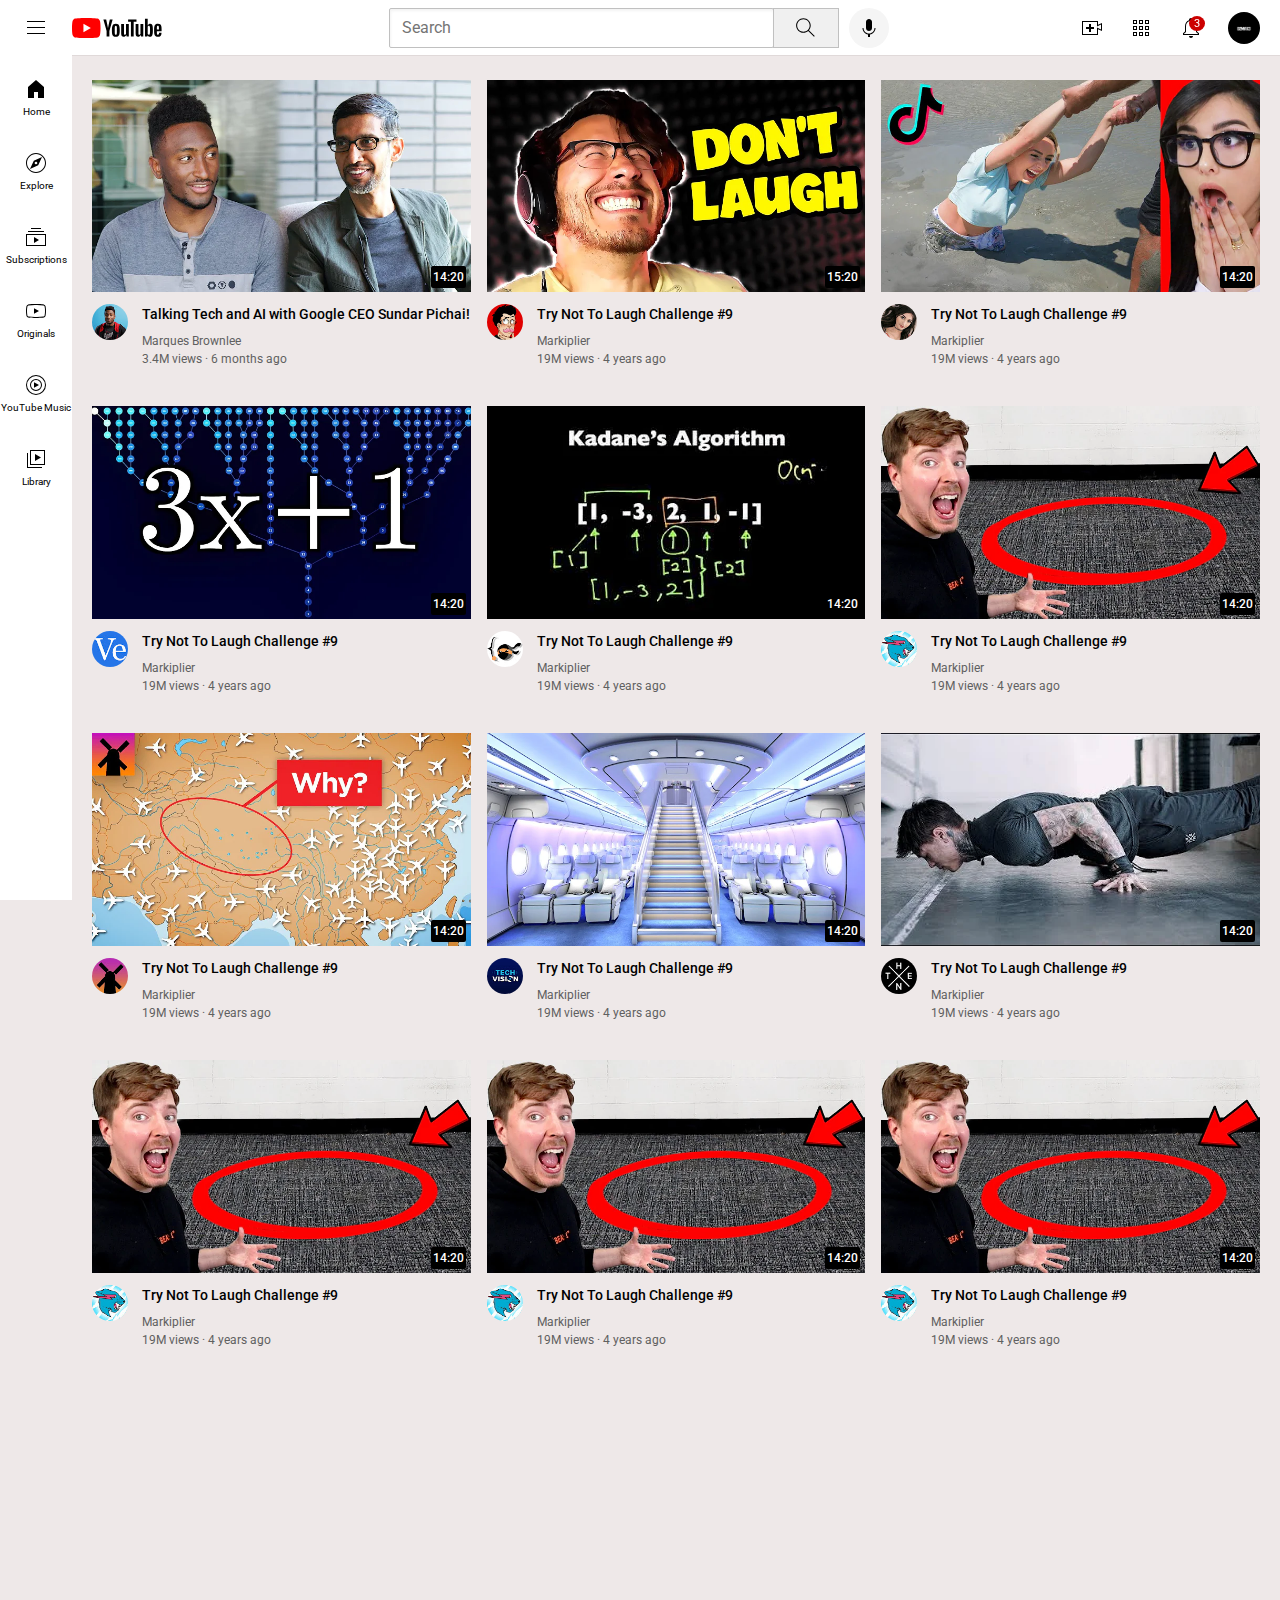
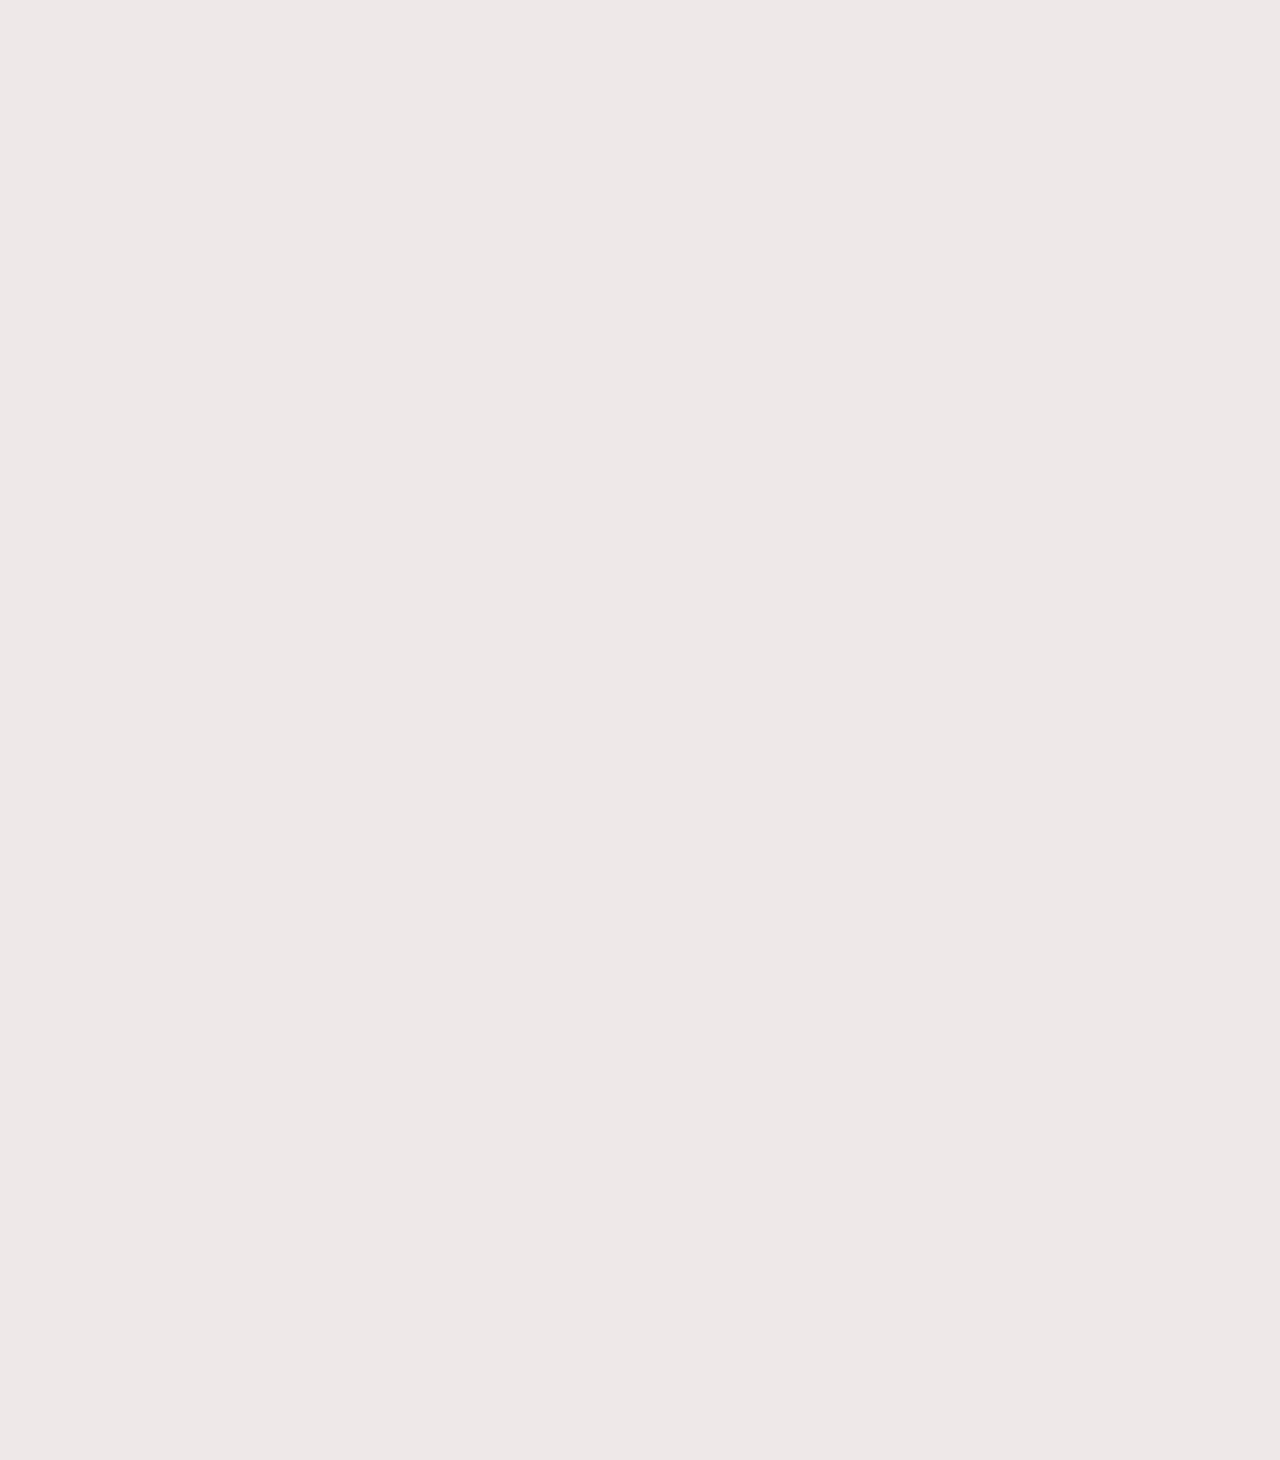
==== index.html @ b0daa0ee "changed main file name" ====
<!DOCTYPE html>
<html lang="en">
<head>
    <link rel="preconnect" href="https://fonts.googleapis.com">
    <link rel="preconnect" href="https://fonts.gstatic.com" crossorigin>
    <link href="https://fonts.googleapis.com/css2?family=Roboto:wght@400;500&display=swap" rel="stylesheet">
    <link rel="stylesheet" href="/styles/Styles.css">
    <link rel="stylesheet" href="/styles/sidebar.css">
    <link rel="stylesheet" href="/styles/header.css">
    <link rel="stylesheet" href="/styles/general.css">
    <title>Youtube Clone project</title>
    <meta charset="UTF-8">
    <meta http-equiv="X-UA-Compatible" content="IE=edge">
    <meta name="viewport" content="width=device-width, initial-scale=1.0">
</head>
<body>
    <div class="header">
        <div class="left-section">
            <img class="hamburger-menu"src="/images/icons/hamburger-menu.svg">
            <img class="yt-logo"src="/images/icons/youtube-logo.svg">
       </div>
       <div class="middle-section">
            <input class="search-bar" type="text" placeholder="Search">
            <button class="search-button">
                <img class="search-icon" src="/images/icons/search.svg">
                <div class="tooltip">Search</div>
            </button>
            <button class="voice-search-button">
                <img class="voice-search-icon" src="/images/icons/voice-search-icon.svg">
                <div class="tooltip">Search with your voice</div>
            </button>
        </div>
        <div class="right-section">
            <div class="upload-icon-container">
                <div class="tooltip">Create</div>
                <img class="upload" src="/images/icons/upload.svg">
            </div>
            <div class="youtube-apps-icon-container">
                <div class="tooltip">YouTube Apps</div>
                <img class="yt-apps"src="/images/icons/youtube-apps.svg">
            </div>
            
            <div class="notifications-icon-container">
                <div class="tooltip">Notificatons</div>
                <img class="notifications" src="/images/icons/notifications.svg">
                <div class="notifications-count">
                    3
                </div>
            </div>
            <img class="main-channel" src="/images/channel pictures/D2max3.webp">
        </div>
    <div class="sidebar">
        <div class="sidebar-link">
            <img class="home-icon"src="/images/icons/home.svg">
            <div>Home</div>
        </div>
        <div class="sidebar-link">
            <img class="explore-icon"src="/images/icons/explore.svg">
            <div>Explore</div>
        </div>
        <div class="sidebar-link">
            <img class="subscriptions-icon"src="/images/icons/subscriptions.svg">
            <div>Subscriptions</div>
        </div>
        <div class="sidebar-link">
            <img class="originals-icon"src="/images/icons/originals.svg">
            <div>Originals</div>
        </div>
        <div class="sidebar-link">
            <img class="yt-music-icon" src="/images/icons/youtube-music.svg">
            <div>YouTube Music</div>
        </div>
        <div class="sidebar-link">
            <img class="library-icon"src="/images/icons/library.svg">
            <div>Library</div>
        </div>
    </div>  
    </div>
    <div class="video-grid">
        <div class="video-preview">
            <div class="thumbnail-row">
                <img class="thumbnail" src="/images/thumbnails/thumbnail-1(mkbhd_sundar_pichai).webp">
                <div class="video-time">
                    14:20
                </div>
            </div>
            <div class="video-info-grid">
                <div class="channel-picture"> 
                    <img class="profile-picture" src="/images/channel pictures/channel-1.jpeg">
                </div>
                <div class="video-info">
                    <p class="video-title">Talking Tech and AI with Google CEO Sundar Pichai!</p>
                    <p class="video-author">Marques Brownlee</p>
                    <p class="video-stats">3.4M views &#183; 6 months ago</p>
                </div>    
            </div>     
        </div>
        <div class="video-preview">
            <div class="thumbnail-row">
                <img class="thumbnail" src="/images/thumbnails/thumbnail-2.webp">
                <div class="video-time">
                    15:20
                </div>
            </div> 
            <div class="video-info-grid">
                <div class="channel-picture"> 
                    <img class="profile-picture" src="/images/channel pictures/channel-2.jpeg">
                </div>
                <div class="video-info">
                    <p class="video-title">Try Not To Laugh Challenge #9</p>
                <p class="video-author">Markiplier</p>
                <p class="video-stats">19M views &#183; 4 years ago</p>
                </div>    
            </div> 
        </div>
        <div class="video-preview">
            <div class="thumbnail-row">
                <img class="thumbnail" src="/images/thumbnails/thumbnail-3.webp">
                <div class="video-time">
                    14:20
                </div>
            </div> 
            <div class="video-info-grid">
                <div class="channel-picture"> 
                    <img class="profile-picture" src="/images/channel pictures/channel-3.jpeg">
                </div>
                <div class="video-info">
                    <p class="video-title">Try Not To Laugh Challenge #9</p>
                <p class="video-author">Markiplier</p>
                <p class="video-stats">19M views &#183; 4 years ago</p>
                </div>    
            </div> 
        </div>
        <div class="video-preview">
            <div class="thumbnail-row">
                <img class="thumbnail" src="/images/thumbnails/thumbnail-4.webp">
                <div class="video-time">
                    14:20
                </div>
            </div> 
            <div class="video-info-grid">
                <div class="channel-picture"> 
                    <img class="profile-picture" src="/images/channel pictures/channel-4.jpeg">
                </div>
                <div class="video-info">
                    <p class="video-title">Try Not To Laugh Challenge #9</p>
                <p class="video-author">Markiplier</p>
                <p class="video-stats">19M views &#183; 4 years ago</p>
                </div>    
            </div> 
        </div>
        <div class="video-preview">
            <div class="thumbnail-row">
                <img class="thumbnail" src="/images/thumbnails/thumbnail-5.webp">
                <div class="video-time">
                    14:20
                </div>
            </div> 
            <div class="video-info-grid">
                <div class="channel-picture"> 
                    <img class="profile-picture" src="/images/channel pictures/channel-5.jpeg">
                </div>
                <div class="video-info">
                    <p class="video-title">Try Not To Laugh Challenge #9</p>
                <p class="video-author">Markiplier</p>
                <p class="video-stats">19M views &#183; 4 years ago</p>
                </div>    
            </div> 
        </div>
        <div class="video-preview">
            <div class="thumbnail-row">
                <img class="thumbnail" src="/images/thumbnails/thumbnail-6.webp">
                <div class="video-time">
                    14:20
                </div>
            </div> 
            <div class="video-info-grid">
                <div class="channel-picture"> 
                    <img class="profile-picture" src="/images/channel pictures/channel-6.jpeg">
                </div>
                <div class="video-info">
                    <p class="video-title">Try Not To Laugh Challenge #9</p>
                <p class="video-author">Markiplier</p>
                <p class="video-stats">19M views &#183; 4 years ago</p>
                </div>    
            </div> 
        </div>
        <div class="video-preview">
            <div class="thumbnail-row">
                <img class="thumbnail" src="/images/thumbnails/thumbnail-7.webp">
                <div class="video-time">
                    14:20
                </div>
            </div> 
            <div class="video-info-grid">
                <div class="channel-picture"> 
                    <img class="profile-picture" src="/images/channel pictures/channel-7.jpeg">
                </div>
                <div class="video-info">
                    <p class="video-title">Try Not To Laugh Challenge #9</p>
                <p class="video-author">Markiplier</p>
                <p class="video-stats">19M views &#183; 4 years ago</p>
                </div>    
            </div> 
        </div>
        <div class="video-preview">
            <div class="thumbnail-row">
                <img class="thumbnail" src="/images/thumbnails/thumbnail-8.webp">
                <div class="video-time">
                    14:20
                </div>
            </div> 
            <div class="video-info-grid">
                <div class="channel-picture"> 
                    <img class="profile-picture" src="/images/channel pictures/channel-8.jpeg">
                </div>
                <div class="video-info">
                    <p class="video-title">Try Not To Laugh Challenge #9</p>
                <p class="video-author">Markiplier</p>
                <p class="video-stats">19M views &#183; 4 years ago</p>
                </div>    
            </div> 
        </div>
        <div class="video-preview">
            <div class="thumbnail-row">
                <img class="thumbnail" src="/images/thumbnails/thumbnail-9.webp">
                <div class="video-time">
                    14:20
                </div>
            </div> 
            <div class="video-info-grid">
                <div class="channel-picture"> 
                    <img class="profile-picture" src="/images/channel pictures/channel-9.jpeg">
                </div>
                <div class="video-info">
                    <p class="video-title">Try Not To Laugh Challenge #9</p>
                <p class="video-author">Markiplier</p>
                <p class="video-stats">19M views &#183; 4 years ago</p>
                </div>    
            </div> 
        </div>
        <div class="video-preview">
            <div class="thumbnail-row">
                <img class="thumbnail" src="/images/thumbnails/thumbnail-6.webp">
                <div class="video-time">
                    14:20
                </div>
            </div> 
            <div class="video-info-grid">
                <div class="channel-picture"> 
                    <img class="profile-picture" src="/images/channel pictures/channel-6.jpeg">
                </div>
                <div class="video-info">
                    <p class="video-title">Try Not To Laugh Challenge #9</p>
                <p class="video-author">Markiplier</p>
                <p class="video-stats">19M views &#183; 4 years ago</p>
                </div>    
            </div> 
        </div>
        <div class="video-preview">
            <div class="thumbnail-row">
                <img class="thumbnail" src="/images/thumbnails/thumbnail-6.webp">
                <div class="video-time">
                    14:20
                </div>
            </div> 
            <div class="video-info-grid">
                <div class="channel-picture"> 
                    <img class="profile-picture" src="/images/channel pictures/channel-6.jpeg">
                </div>
                <div class="video-info">
                    <p class="video-title">Try Not To Laugh Challenge #9</p>
                <p class="video-author">Markiplier</p>
                <p class="video-stats">19M views &#183; 4 years ago</p>
                </div>    
            </div> 
        </div>
        <div class="video-preview">
            <div class="thumbnail-row">
                <img class="thumbnail" src="/images/thumbnails/thumbnail-6.webp">
                <div class="video-time">
                    14:20
                </div>
            </div> 
            <div class="video-info-grid">
                <div class="channel-picture"> 
                    <img class="profile-picture" src="/images/channel pictures/channel-6.jpeg">
                </div>
                <div class="video-info">
                    <p class="video-title">Try Not To Laugh Challenge #9</p>
                <p class="video-author">Markiplier</p>
                <p class="video-stats">19M views &#183; 4 years ago</p>
                </div>    
            </div> 
        </div>
</div>
</body>
</html>
---- styles/Styles.css ----
.video-grid{
    display: grid;
    grid-template-columns: 1fr 1fr 1fr;
    column-gap: 16px;   
    row-gap: 40px;
    padding: 20px;
}

@media (max-width: 800px) {
    .video-grid{
        grid-template-columns: 1fr 1fr;
    }
    
}

@media (min-width: 1300px) {
    .video-grid{
        grid-template-columns: 1fr 1fr 1fr 1fr;
    }
    
}
.thumbnail-row{
    margin-bottom: 8px;
    position: relative;
} 

.thumbnail{
    width: 100%;
}


.video-info-grid{
    display: grid;
    grid-template-columns: 50px 1fr ;
}

.video-title{
    font-size: 14px;
    margin-top: 0;   
    font-weight: 500;
    line-height:20px;
    margin-bottom: 10px;
}

.video-author{
    font-size: 12px;
    color:rgb(96,96,96);
    margin-bottom: 4px;
}

.video-stats{
    font-size: 12px;
    color:rgb(96,96,96);
}

.profile-picture{
    width:36px;
    border-radius: 50px ;
}

.video-time{
    background-color: black;
    color:white;
    position: absolute ;
    right:5px;
    bottom:8px;
    font-family: Roboto,sans-serif;
    font-size: 12px;
    font-weight: 500;
    padding-left: 2px;
    padding-right: 2px;
    padding-top: 4px;
    padding-bottom: 4px;
    border-radius: 2px;
}

.notifications-icon-container{
    position: relative;
}

.notifications-count{
    position: absolute;
    top:0px;
    right:-2px;
    font-size: 11px;
    font-family: Roboto, sans-serif;
    background-color: #cc0000;
    border-radius: 50%;
    color:white;
    padding-left: 5px;
    padding-right: 5px;
    padding-top: 1px;
    padding-bottom: 1px;
}
---- styles/sidebar.css ----
.sidebar{
    position: fixed;
    top:55px;
    left:0;
    bottom: 0;
    width:72px;
    background-color: white;
    padding-top: 5px;
    z-index: 200;
}

.sidebar-link{
    height: 74px;
    display: flex;
    align-items: center;
    justify-content: center;
    flex-direction: column;
}

.sidebar-link:hover{
    background-color: rgb(233, 233, 233);
    cursor: pointer;
}

.sidebar-link img{
    height: 24px;
    margin-bottom: 5px;
}

.sidebar-link div{
    font-family: Roboto, sans-serif;
    font-size: 10px;
    
}
---- styles/header.css ----
.header{
    height:55px;
    display: flex;
    flex-direction: row;
    justify-content: space-between;
    position: fixed;
    top: 0;
    left: 0;
    right: 0;
    background-color: white;
    border : solid;
    border-top: none;
    border-left: none;
    border-right: none;
    border-bottom-color: rgb(224, 217, 217);
    border-width: 1px;
    z-index: 100;
}

.left-section{
    display: flex;
    align-items: center;
}

.middle-section{
    flex:1;
    margin-left: 70px;
    margin-right: 35px;
    max-width: 500px;
    display: flex;
    align-items: center;
}

.right-section{
    width:180px;
    display: flex;
    align-items: center;
    justify-content: space-between;
    margin-right: 20px;
    flex-shrink: 0;
}

.hamburger-menu{
    height: 24px;
    margin-left: 24px;
    margin-right: 24px;
}

.yt-logo{
    height: 20px;

}

.search-bar{
    flex:1;
    height: 36px;
    padding-left: 12px;
    font-size: 16px;
    border-width: 1px; 
    border-style: solid;
    border-color: rgb(192, 192, 192);
    border-radius: 2px;
    box-shadow: inset 1px 2px 3px 
    rgba(0,0,0,0.05);
    width:0;

}

.search-bar::placeholder{
    font-family: Roboto, sans-serif;
    font-size: 16px;
       
}

.search-button{
    height: 40px;
    width: 66px;
    background-color: rgb(240, 240, 240);
    border-width: 1px;
    border-style: solid; 
    border-color: rgb(192, 192, 192);
    margin-left: -1px;
    margin-right: 10px;
    position: relative;
}

.search-button,.voice-search-button,.upload-icon-container,.youtube-apps-icon-container,
.notifications-icon-container{
    display: flex;
    justify-content: center;
    align-items: center;
    position: relative;
}

.search-button .tooltip,.voice-search-button .tooltip,.upload-icon-container .tooltip,
.youtube-apps-icon-container .tooltip,.notifications-icon-container .tooltip{
    position: absolute;
    background-color: grey;
    color: white;
    padding-top: 4px;
    padding-bottom: 4px;
    padding-left: 8px;
    padding-right: 8px;
    border-radius: 4px;
    font-size: 12px;
    font-family: Roboto,sans-serif;
    bottom: -30px;
    opacity: 0;
    transition: opacity 0.15s;
    pointer-events: none;
    white-space: nowrap;
}

.search-button:hover .tooltip,.voice-search-button:hover .tooltip,
.upload-icon-container:hover .tooltip,
.youtube-apps-icon-container:hover .tooltip,.notifications-icon-container:hover .tooltip{
    opacity: 1;
}

.search-button:hover,.voice-search-button:hover ,
.upload-icon-container:hover ,
.youtube-apps-icon-container:hover ,.notifications-icon-container:hover {
    cursor: pointer;
}

.search-icon{
    height: 25px;
    
}
 
.voice-search-button{
    height: 40px;
    width: 40px;
    border-radius: 20px;
    background-color:rgb(245, 245, 245);
    border: none;
    position: relative;
}
 

.voice-search-icon{
    height: 24px;
}

.upload,.notifications,.yt-apps{
    height: 24px;
}

.main-channel{
    height: 32px;
    border-radius: 23px;
}
---- styles/general.css ----
p{
    font-family: 'Roboto', sans-serif;
    margin-top:0;
    margin-bottom: 0;
}

body{
    margin:0;
    padding-top: 60px;
    padding-left: 72px;
    height: 3000px;
    background-color: rgb(238, 232, 232);
}
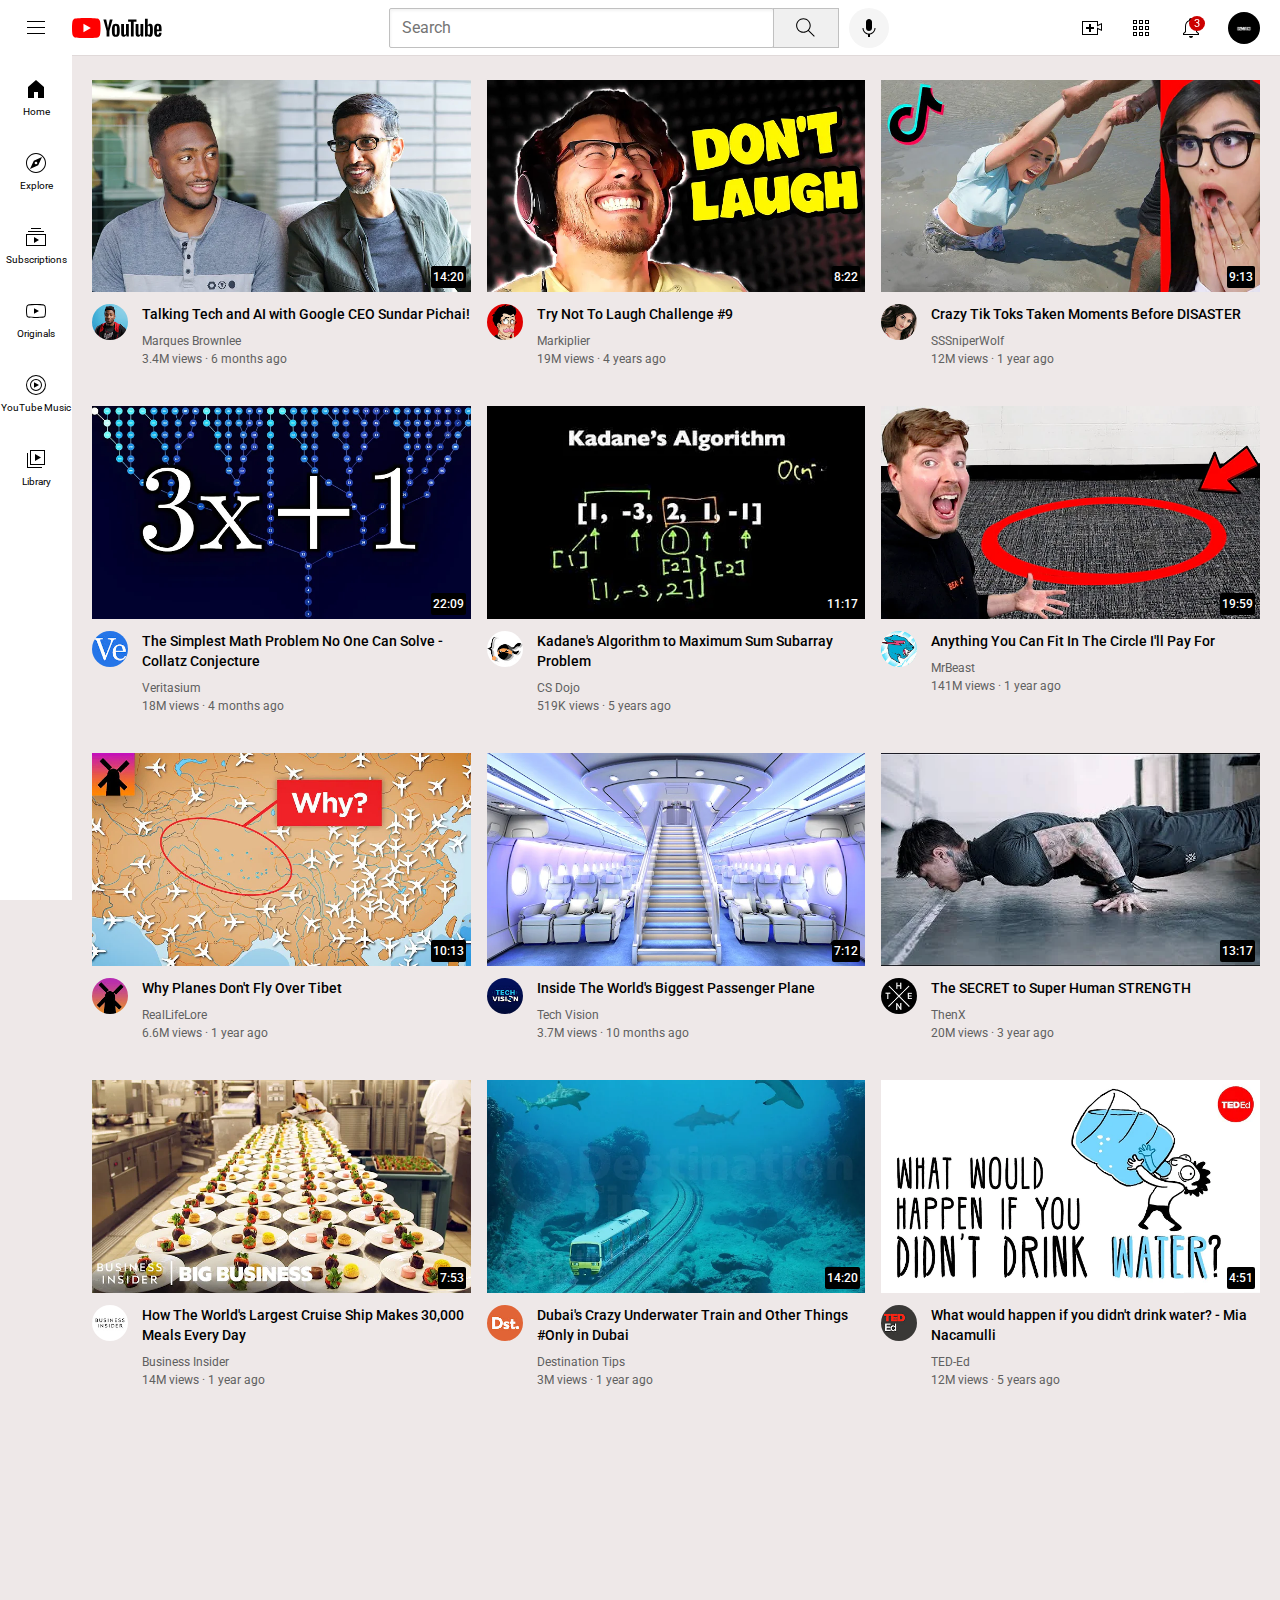
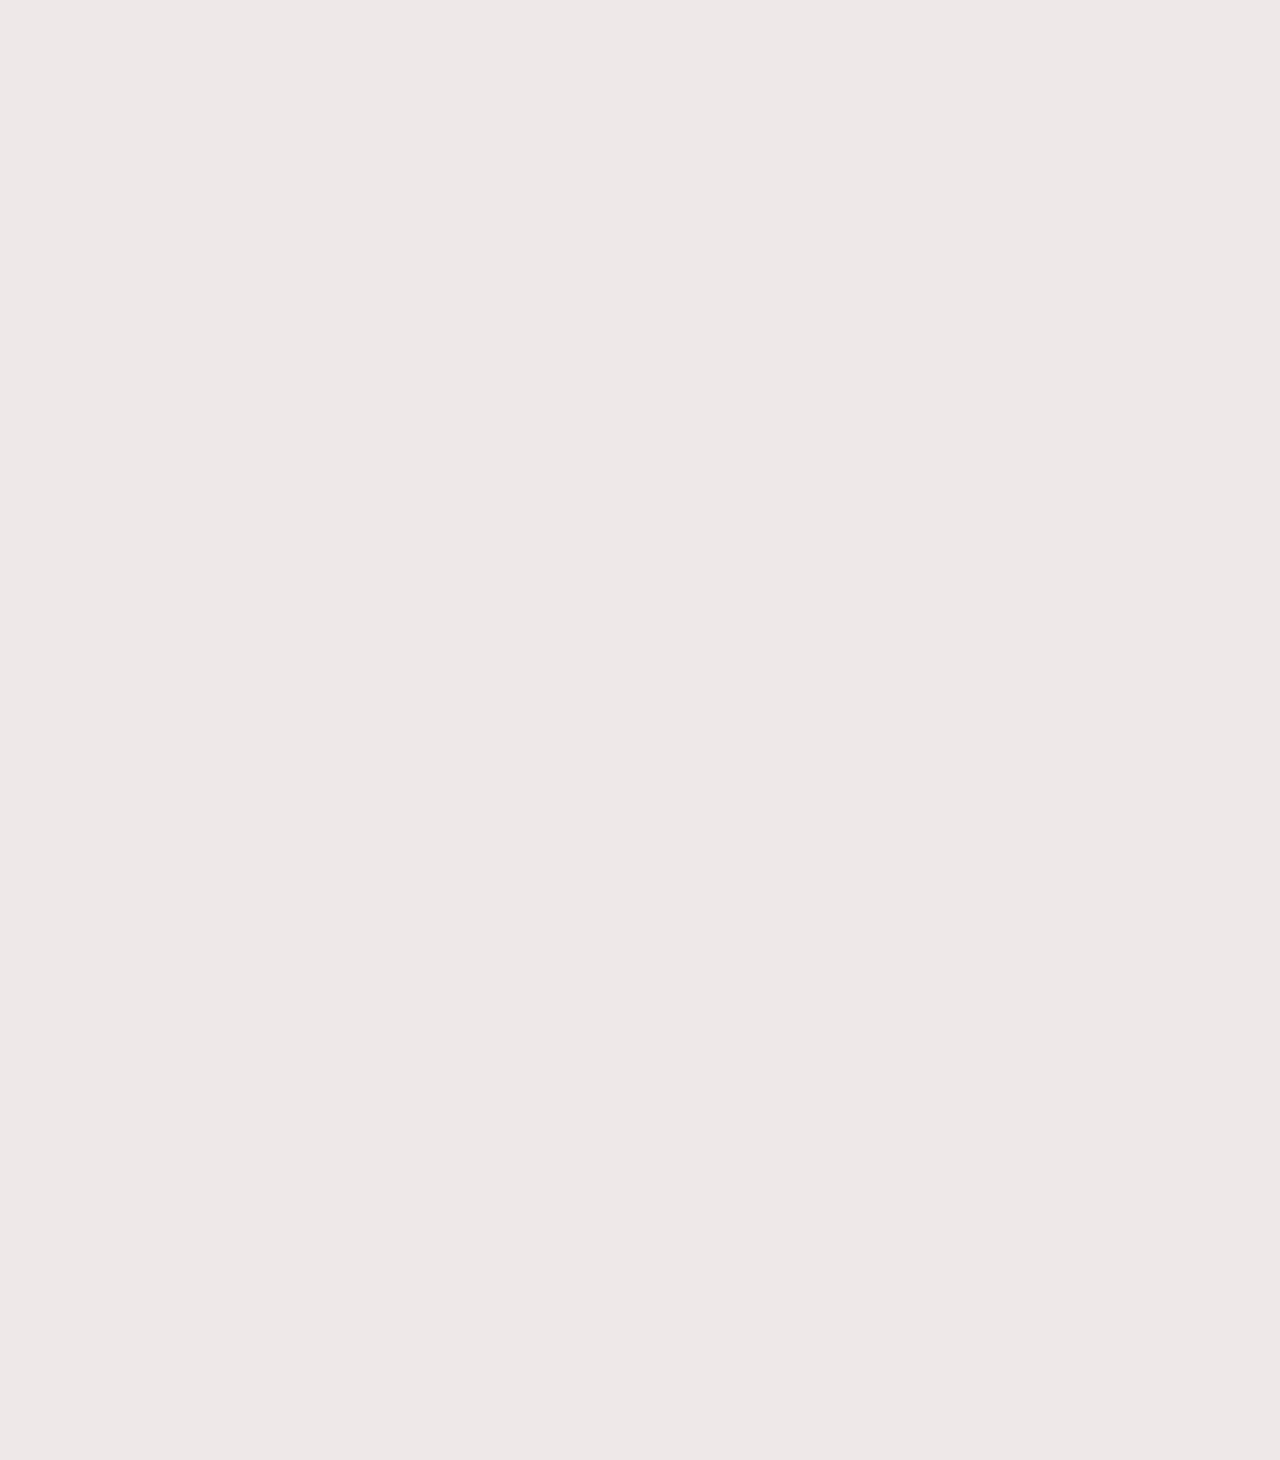
==== commit 68af090f: "finished all the grid videos" ====
--- a/index.html
+++ b/index.html
@@ -4,10 +4,10 @@
     <link rel="preconnect" href="https://fonts.googleapis.com">
     <link rel="preconnect" href="https://fonts.gstatic.com" crossorigin>
     <link href="https://fonts.googleapis.com/css2?family=Roboto:wght@400;500&display=swap" rel="stylesheet">
-    <link rel="stylesheet" href="/styles/Styles.css">
-    <link rel="stylesheet" href="/styles/sidebar.css">
-    <link rel="stylesheet" href="/styles/header.css">
-    <link rel="stylesheet" href="/styles/general.css">
+    <link rel="stylesheet" href="styles/Styles.css">
+    <link rel="stylesheet" href="styles/sidebar.css">
+    <link rel="stylesheet" href="styles/header.css">
+    <link rel="stylesheet" href="styles/general.css">
     <title>Youtube Clone project</title>
     <meta charset="UTF-8">
     <meta http-equiv="X-UA-Compatible" content="IE=edge">
@@ -16,77 +16,77 @@
 <body>
     <div class="header">
         <div class="left-section">
-            <img class="hamburger-menu"src="/images/icons/hamburger-menu.svg">
-            <img class="yt-logo"src="/images/icons/youtube-logo.svg">
+            <img class="hamburger-menu"src="images/icons/hamburger-menu.svg">
+            <img class="yt-logo"src="images/icons/youtube-logo.svg">
        </div>
        <div class="middle-section">
             <input class="search-bar" type="text" placeholder="Search">
             <button class="search-button">
-                <img class="search-icon" src="/images/icons/search.svg">
+                <img class="search-icon" src="images/icons/search.svg">
                 <div class="tooltip">Search</div>
             </button>
             <button class="voice-search-button">
-                <img class="voice-search-icon" src="/images/icons/voice-search-icon.svg">
+                <img class="voice-search-icon" src="images/icons/voice-search-icon.svg">
                 <div class="tooltip">Search with your voice</div>
             </button>
         </div>
         <div class="right-section">
             <div class="upload-icon-container">
                 <div class="tooltip">Create</div>
-                <img class="upload" src="/images/icons/upload.svg">
+                <img class="upload" src="images/icons/upload.svg">
             </div>
             <div class="youtube-apps-icon-container">
                 <div class="tooltip">YouTube Apps</div>
-                <img class="yt-apps"src="/images/icons/youtube-apps.svg">
+                <img class="yt-apps"src="images/icons/youtube-apps.svg">
             </div>
             
             <div class="notifications-icon-container">
                 <div class="tooltip">Notificatons</div>
-                <img class="notifications" src="/images/icons/notifications.svg">
+                <img class="notifications" src="images/icons/notifications.svg">
                 <div class="notifications-count">
                     3
                 </div>
             </div>
-            <img class="main-channel" src="/images/channel pictures/D2max3.webp">
-        </div>
+            <img class="main-channel" src="images/channel pictures/D2max3.webp">
+        </div>  
+    </div>
     <div class="sidebar">
         <div class="sidebar-link">
-            <img class="home-icon"src="/images/icons/home.svg">
+            <img class="home-icon"src="images/icons/home.svg">
             <div>Home</div>
         </div>
         <div class="sidebar-link">
-            <img class="explore-icon"src="/images/icons/explore.svg">
+            <img class="explore-icon"src="images/icons/explore.svg">
             <div>Explore</div>
         </div>
         <div class="sidebar-link">
-            <img class="subscriptions-icon"src="/images/icons/subscriptions.svg">
+            <img class="subscriptions-icon"src="images/icons/subscriptions.svg">
             <div>Subscriptions</div>
         </div>
         <div class="sidebar-link">
-            <img class="originals-icon"src="/images/icons/originals.svg">
+            <img class="originals-icon"src="images/icons/originals.svg">
             <div>Originals</div>
         </div>
         <div class="sidebar-link">
-            <img class="yt-music-icon" src="/images/icons/youtube-music.svg">
+            <img class="yt-music-icon" src="images/icons/youtube-music.svg">
             <div>YouTube Music</div>
         </div>
         <div class="sidebar-link">
-            <img class="library-icon"src="/images/icons/library.svg">
+            <img class="library-icon"src="images/icons/library.svg">
             <div>Library</div>
         </div>
-    </div>  
     </div>
     <div class="video-grid">
         <div class="video-preview">
             <div class="thumbnail-row">
-                <img class="thumbnail" src="/images/thumbnails/thumbnail-1(mkbhd_sundar_pichai).webp">
+                <img class="thumbnail" src="images/thumbnails/thumbnail-1(mkbhd_sundar_pichai).webp">
                 <div class="video-time">
                     14:20
                 </div>
             </div>
             <div class="video-info-grid">
                 <div class="channel-picture"> 
-                    <img class="profile-picture" src="/images/channel pictures/channel-1.jpeg">
+                    <img class="profile-picture" src="images/channel pictures/channel-1.jpeg">
                 </div>
                 <div class="video-info">
                     <p class="video-title">Talking Tech and AI with Google CEO Sundar Pichai!</p>
@@ -97,17 +97,17 @@
         </div>
         <div class="video-preview">
             <div class="thumbnail-row">
-                <img class="thumbnail" src="/images/thumbnails/thumbnail-2.webp">
-                <div class="video-time">
-                    15:20
-                </div>
-            </div> 
-            <div class="video-info-grid">
-                <div class="channel-picture"> 
-                    <img class="profile-picture" src="/images/channel pictures/channel-2.jpeg">
-                </div>
-                <div class="video-info">
-                    <p class="video-title">Try Not To Laugh Challenge #9</p>
+                <img class="thumbnail" src="images/thumbnails/thumbnail-2.webp">
+                <div class="video-time">
+                    8:22
+                </div>
+            </div> 
+            <div class="video-info-grid">
+                <div class="channel-picture"> 
+                    <img class="profile-picture" src="images/channel pictures/channel-2.jpeg">
+                </div>
+                <div class="video-info">
+                    <p class="video-title">Try Not To Laugh Challenge &#35;9</p>
                 <p class="video-author">Markiplier</p>
                 <p class="video-stats">19M views &#183; 4 years ago</p>
                 </div>    
@@ -115,184 +115,184 @@
         </div>
         <div class="video-preview">
             <div class="thumbnail-row">
-                <img class="thumbnail" src="/images/thumbnails/thumbnail-3.webp">
+                <img class="thumbnail" src="images/thumbnails/thumbnail-3.webp">
+                <div class="video-time">
+                    9:13
+                </div>
+            </div> 
+            <div class="video-info-grid">
+                <div class="channel-picture"> 
+                    <img class="profile-picture" src="images/channel pictures/channel-3.jpeg">
+                </div>
+                <div class="video-info">
+                    <p class="video-title">Crazy Tik Toks Taken Moments Before DISASTER</p>
+                <p class="video-author">SSSniperWolf</p>
+                <p class="video-stats">12M views &#183; 1 year ago</p>
+                </div>    
+            </div> 
+        </div>
+        <div class="video-preview">
+            <div class="thumbnail-row">
+                <img class="thumbnail" src="images/thumbnails/thumbnail-4.webp">
+                <div class="video-time">
+                    22:09
+                </div>
+            </div> 
+            <div class="video-info-grid">
+                <div class="channel-picture"> 
+                    <img class="profile-picture" src="images/channel pictures/channel-4.jpeg">
+                </div>
+                <div class="video-info">
+                    <p class="video-title">The Simplest Math Problem No One Can Solve &#8208; Collatz Conjecture</p>
+                <p class="video-author">Veritasium</p>
+                <p class="video-stats">18M views &#183; 4 months ago</p>
+                </div>    
+            </div> 
+        </div>
+        <div class="video-preview">
+            <div class="thumbnail-row">
+                <img class="thumbnail" src="images/thumbnails/thumbnail-5.webp">
+                <div class="video-time">
+                    11:17
+                </div>
+            </div> 
+            <div class="video-info-grid">
+                <div class="channel-picture"> 
+                    <img class="profile-picture" src="images/channel pictures/channel-5.jpeg">
+                </div>
+                <div class="video-info">
+                    <p class="video-title">Kadane's Algorithm to Maximum Sum Subarray Problem</p>
+                <p class="video-author">CS Dojo</p>
+                <p class="video-stats">519K views &#183; 5 years ago</p>
+                </div>    
+            </div> 
+        </div>
+        <div class="video-preview">
+            <div class="thumbnail-row">
+                <img class="thumbnail" src="images/thumbnails/thumbnail-6.webp">
+                <div class="video-time">
+                    19:59
+                </div>
+            </div> 
+            <div class="video-info-grid">
+                <div class="channel-picture"> 
+                    <img class="profile-picture" src="images/channel pictures/channel-6.jpeg">
+                </div>
+                <div class="video-info">
+                    <p class="video-title">Anything You Can Fit In The Circle I&#39;ll Pay For</p>
+                <p class="video-author">MrBeast</p>
+                <p class="video-stats">141M views &#183; 1 year ago</p>
+                </div>    
+            </div> 
+        </div>
+        <div class="video-preview">
+            <div class="thumbnail-row">
+                <img class="thumbnail" src="images/thumbnails/thumbnail-7.webp">
+                <div class="video-time">
+                    10:13
+                </div>
+            </div> 
+            <div class="video-info-grid">
+                <div class="channel-picture"> 
+                    <img class="profile-picture" src="images/channel pictures/channel-7.jpeg">
+                </div>
+                <div class="video-info">
+                    <p class="video-title">Why Planes Don't Fly Over Tibet</p>
+                <p class="video-author">RealLifeLore</p>
+                <p class="video-stats">6.6M views &#183; 1 year ago</p>
+                </div>    
+            </div> 
+        </div>
+        <div class="video-preview">
+            <div class="thumbnail-row">
+                <img class="thumbnail" src="images/thumbnails/thumbnail-8.webp">
+                <div class="video-time">
+                    7:12
+                </div>
+            </div> 
+            <div class="video-info-grid">
+                <div class="channel-picture"> 
+                    <img class="profile-picture" src="images/channel pictures/channel-8.jpeg">
+                </div>
+                <div class="video-info">
+                    <p class="video-title">Inside The World's Biggest Passenger Plane</p>
+                <p class="video-author">Tech Vision</p>
+                <p class="video-stats">3.7M views &#183; 10 months ago</p>
+                </div>    
+            </div> 
+        </div>
+        <div class="video-preview">
+            <div class="thumbnail-row">
+                <img class="thumbnail" src="images/thumbnails/thumbnail-9.webp">
+                <div class="video-time">
+                    13:17
+                </div>
+            </div> 
+            <div class="video-info-grid">
+                <div class="channel-picture"> 
+                    <img class="profile-picture" src="images/channel pictures/channel-9.jpeg">
+                </div>
+                <div class="video-info">
+                    <p class="video-title">The SECRET to Super Human STRENGTH</p>
+                <p class="video-author">ThenX</p>
+                <p class="video-stats">20M views &#183; 3 year ago</p>
+                </div>    
+            </div> 
+        </div>
+        <div class="video-preview">
+            <div class="thumbnail-row">
+                <img class="thumbnail" src="images/thumbnails/thumbnail-10.webp">
+                <div class="video-time">
+                    7:53
+                </div>
+            </div> 
+            <div class="video-info-grid">
+                <div class="channel-picture"> 
+                    <img class="profile-picture" src="images/channel pictures/channel-10.jpeg">
+                </div>
+                <div class="video-info">
+                    <p class="video-title">How The World's Largest Cruise Ship Makes 30,000 Meals Every Day</p>
+                <p class="video-author">Business Insider</p>
+                <p class="video-stats">14M views &#183; 1 year ago</p>
+                </div>    
+            </div> 
+        </div>
+        <div class="video-preview">
+            <div class="thumbnail-row">
+                <img class="thumbnail" src="images/thumbnails/thumbnail-11.webp">
                 <div class="video-time">
                     14:20
                 </div>
             </div> 
             <div class="video-info-grid">
                 <div class="channel-picture"> 
-                    <img class="profile-picture" src="/images/channel pictures/channel-3.jpeg">
-                </div>
-                <div class="video-info">
-                    <p class="video-title">Try Not To Laugh Challenge #9</p>
-                <p class="video-author">Markiplier</p>
-                <p class="video-stats">19M views &#183; 4 years ago</p>
-                </div>    
-            </div> 
-        </div>
-        <div class="video-preview">
-            <div class="thumbnail-row">
-                <img class="thumbnail" src="/images/thumbnails/thumbnail-4.webp">
-                <div class="video-time">
-                    14:20
-                </div>
-            </div> 
-            <div class="video-info-grid">
-                <div class="channel-picture"> 
-                    <img class="profile-picture" src="/images/channel pictures/channel-4.jpeg">
-                </div>
-                <div class="video-info">
-                    <p class="video-title">Try Not To Laugh Challenge #9</p>
-                <p class="video-author">Markiplier</p>
-                <p class="video-stats">19M views &#183; 4 years ago</p>
-                </div>    
-            </div> 
-        </div>
-        <div class="video-preview">
-            <div class="thumbnail-row">
-                <img class="thumbnail" src="/images/thumbnails/thumbnail-5.webp">
-                <div class="video-time">
-                    14:20
-                </div>
-            </div> 
-            <div class="video-info-grid">
-                <div class="channel-picture"> 
-                    <img class="profile-picture" src="/images/channel pictures/channel-5.jpeg">
-                </div>
-                <div class="video-info">
-                    <p class="video-title">Try Not To Laugh Challenge #9</p>
-                <p class="video-author">Markiplier</p>
-                <p class="video-stats">19M views &#183; 4 years ago</p>
-                </div>    
-            </div> 
-        </div>
-        <div class="video-preview">
-            <div class="thumbnail-row">
-                <img class="thumbnail" src="/images/thumbnails/thumbnail-6.webp">
-                <div class="video-time">
-                    14:20
-                </div>
-            </div> 
-            <div class="video-info-grid">
-                <div class="channel-picture"> 
-                    <img class="profile-picture" src="/images/channel pictures/channel-6.jpeg">
-                </div>
-                <div class="video-info">
-                    <p class="video-title">Try Not To Laugh Challenge #9</p>
-                <p class="video-author">Markiplier</p>
-                <p class="video-stats">19M views &#183; 4 years ago</p>
-                </div>    
-            </div> 
-        </div>
-        <div class="video-preview">
-            <div class="thumbnail-row">
-                <img class="thumbnail" src="/images/thumbnails/thumbnail-7.webp">
-                <div class="video-time">
-                    14:20
-                </div>
-            </div> 
-            <div class="video-info-grid">
-                <div class="channel-picture"> 
-                    <img class="profile-picture" src="/images/channel pictures/channel-7.jpeg">
-                </div>
-                <div class="video-info">
-                    <p class="video-title">Try Not To Laugh Challenge #9</p>
-                <p class="video-author">Markiplier</p>
-                <p class="video-stats">19M views &#183; 4 years ago</p>
-                </div>    
-            </div> 
-        </div>
-        <div class="video-preview">
-            <div class="thumbnail-row">
-                <img class="thumbnail" src="/images/thumbnails/thumbnail-8.webp">
-                <div class="video-time">
-                    14:20
-                </div>
-            </div> 
-            <div class="video-info-grid">
-                <div class="channel-picture"> 
-                    <img class="profile-picture" src="/images/channel pictures/channel-8.jpeg">
-                </div>
-                <div class="video-info">
-                    <p class="video-title">Try Not To Laugh Challenge #9</p>
-                <p class="video-author">Markiplier</p>
-                <p class="video-stats">19M views &#183; 4 years ago</p>
-                </div>    
-            </div> 
-        </div>
-        <div class="video-preview">
-            <div class="thumbnail-row">
-                <img class="thumbnail" src="/images/thumbnails/thumbnail-9.webp">
-                <div class="video-time">
-                    14:20
-                </div>
-            </div> 
-            <div class="video-info-grid">
-                <div class="channel-picture"> 
-                    <img class="profile-picture" src="/images/channel pictures/channel-9.jpeg">
-                </div>
-                <div class="video-info">
-                    <p class="video-title">Try Not To Laugh Challenge #9</p>
-                <p class="video-author">Markiplier</p>
-                <p class="video-stats">19M views &#183; 4 years ago</p>
-                </div>    
-            </div> 
-        </div>
-        <div class="video-preview">
-            <div class="thumbnail-row">
-                <img class="thumbnail" src="/images/thumbnails/thumbnail-6.webp">
-                <div class="video-time">
-                    14:20
-                </div>
-            </div> 
-            <div class="video-info-grid">
-                <div class="channel-picture"> 
-                    <img class="profile-picture" src="/images/channel pictures/channel-6.jpeg">
-                </div>
-                <div class="video-info">
-                    <p class="video-title">Try Not To Laugh Challenge #9</p>
-                <p class="video-author">Markiplier</p>
-                <p class="video-stats">19M views &#183; 4 years ago</p>
-                </div>    
-            </div> 
-        </div>
-        <div class="video-preview">
-            <div class="thumbnail-row">
-                <img class="thumbnail" src="/images/thumbnails/thumbnail-6.webp">
-                <div class="video-time">
-                    14:20
-                </div>
-            </div> 
-            <div class="video-info-grid">
-                <div class="channel-picture"> 
-                    <img class="profile-picture" src="/images/channel pictures/channel-6.jpeg">
-                </div>
-                <div class="video-info">
-                    <p class="video-title">Try Not To Laugh Challenge #9</p>
-                <p class="video-author">Markiplier</p>
-                <p class="video-stats">19M views &#183; 4 years ago</p>
-                </div>    
-            </div> 
-        </div>
-        <div class="video-preview">
-            <div class="thumbnail-row">
-                <img class="thumbnail" src="/images/thumbnails/thumbnail-6.webp">
-                <div class="video-time">
-                    14:20
-                </div>
-            </div> 
-            <div class="video-info-grid">
-                <div class="channel-picture"> 
-                    <img class="profile-picture" src="/images/channel pictures/channel-6.jpeg">
-                </div>
-                <div class="video-info">
-                    <p class="video-title">Try Not To Laugh Challenge #9</p>
-                <p class="video-author">Markiplier</p>
-                <p class="video-stats">19M views &#183; 4 years ago</p>
-                </div>    
-            </div> 
-        </div>
-</div>
+                    <img class="profile-picture" src="images/channel pictures/channel-11.jpeg">
+                </div>
+                <div class="video-info">
+                    <p class="video-title">Dubai's Crazy Underwater Train and Other Things #Only in Dubai</p>
+                <p class="video-author">Destination Tips</p>
+                <p class="video-stats">3M views &#183;  1 year ago</p>
+                </div>    
+            </div> 
+        </div>
+        <div class="video-preview">
+            <div class="thumbnail-row">
+                <img class="thumbnail" src="images/thumbnails/thumbnail-12.webp">
+                <div class="video-time">
+                    4:51
+                </div>
+            </div> 
+            <div class="video-info-grid">
+                <div class="channel-picture"> 
+                    <img class="profile-picture" src="images/channel pictures/channel-12.jpeg">
+                </div>
+                <div class="video-info">
+                    <p class="video-title">What would happen if you didn&#39;t drink water? - Mia Nacamulli</p>
+                <p class="video-author">TED-Ed</p>
+                <p class="video-stats">12M views &#183; 5 years ago</p>
+                </div>    
+            </div> 
+        </div>
+    </div>
 </body>
 </html>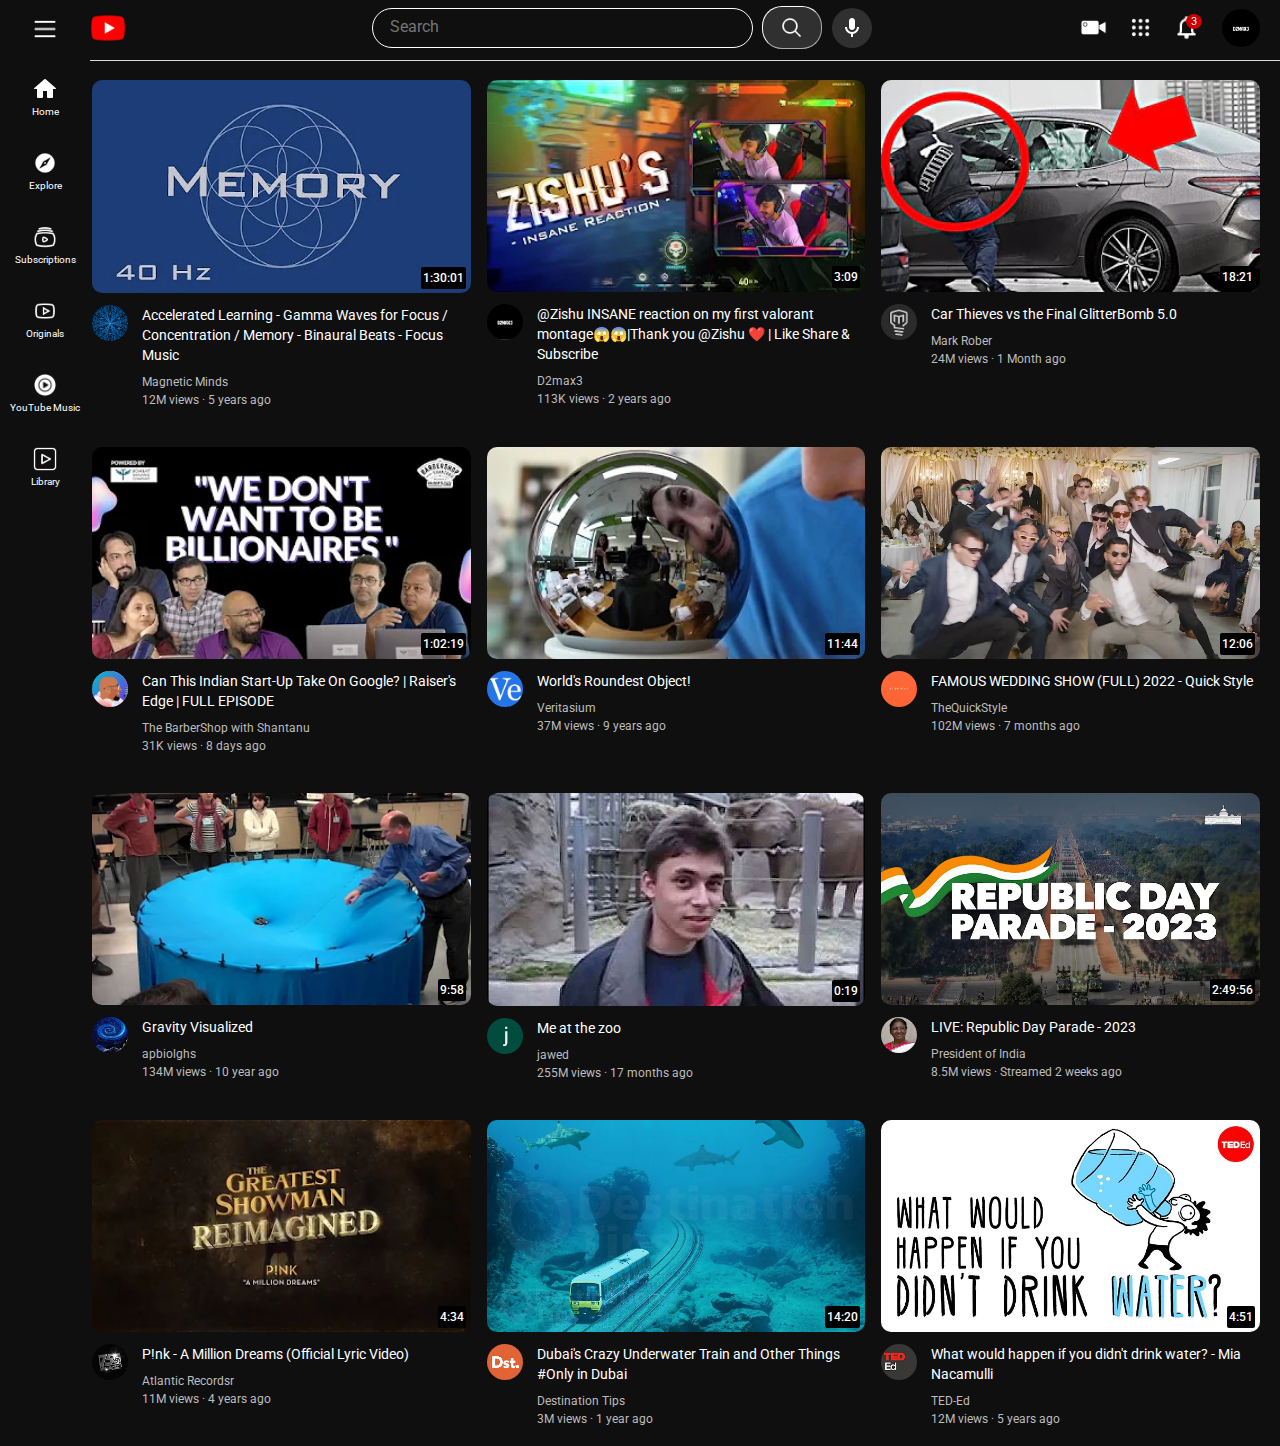
==== commit eacf4783: "changed theme to dark" ====
--- a/index.html
+++ b/index.html
@@ -8,7 +8,7 @@
     <link rel="stylesheet" href="styles/sidebar.css">
     <link rel="stylesheet" href="styles/header.css">
     <link rel="stylesheet" href="styles/general.css">
-    <title>Youtube Clone project</title>
+    <title>Deekshith's Youtube Clone</title>
     <meta charset="UTF-8">
     <meta http-equiv="X-UA-Compatible" content="IE=edge">
     <meta name="viewport" content="width=device-width, initial-scale=1.0">
@@ -16,33 +16,33 @@
 <body>
     <div class="header">
         <div class="left-section">
-            <img class="hamburger-menu"src="images/icons/hamburger-menu.svg">
-            <img class="yt-logo"src="images/icons/youtube-logo.svg">
+            <img class="hamburger-menu"src="images/icons/hamburger-menu-icon.png">
+            <img class="yt-logo"src="images/icons/youtube-logo-icon.png">
        </div>
        <div class="middle-section">
             <input class="search-bar" type="text" placeholder="Search">
             <button class="search-button">
-                <img class="search-icon" src="images/icons/search.svg">
+                <img class="search-icon" src="images/icons/search-icon.png">
                 <div class="tooltip">Search</div>
             </button>
             <button class="voice-search-button">
-                <img class="voice-search-icon" src="images/icons/voice-search-icon.svg">
+                <img class="voice-search-icon" src="images/icons/voice-search-icon.png">
                 <div class="tooltip">Search with your voice</div>
             </button>
         </div>
         <div class="right-section">
             <div class="upload-icon-container">
                 <div class="tooltip">Create</div>
-                <img class="upload" src="images/icons/upload.svg">
+                <img class="upload" src="images/icons/upload-icon.png">
             </div>
             <div class="youtube-apps-icon-container">
                 <div class="tooltip">YouTube Apps</div>
-                <img class="yt-apps"src="images/icons/youtube-apps.svg">
+                <img class="yt-apps"src="images/icons/youtube-apps-icon.png">
             </div>
             
             <div class="notifications-icon-container">
                 <div class="tooltip">Notificatons</div>
-                <img class="notifications" src="images/icons/notifications.svg">
+                <img class="notifications" src="images/icons/notifications-icon.png">
                 <div class="notifications-count">
                     3
                 </div>
@@ -52,28 +52,28 @@
     </div>
     <div class="sidebar">
         <div class="sidebar-link">
-            <img class="home-icon"src="images/icons/home.svg">
-            <div>Home</div>
-        </div>
-        <div class="sidebar-link">
-            <img class="explore-icon"src="images/icons/explore.svg">
-            <div>Explore</div>
-        </div>
-        <div class="sidebar-link">
-            <img class="subscriptions-icon"src="images/icons/subscriptions.svg">
-            <div>Subscriptions</div>
-        </div>
-        <div class="sidebar-link">
-            <img class="originals-icon"src="images/icons/originals.svg">
-            <div>Originals</div>
-        </div>
-        <div class="sidebar-link">
-            <img class="yt-music-icon" src="images/icons/youtube-music.svg">
-            <div>YouTube Music</div>
-        </div>
-        <div class="sidebar-link">
-            <img class="library-icon"src="images/icons/library.svg">
-            <div>Library</div>
+            <img class="home-icon"src="images\icons\home-icon.png">
+            <div class="sidebar-icon-name" >Home</div>
+        </div>
+        <div class="sidebar-link">
+            <img class="explore-icon"src="images/icons/explore-icon.png">
+            <div class="sidebar-icon-name">Explore</div>
+        </div>
+        <div class="sidebar-link">
+            <img class="subscriptions-icon"src="images/icons/subscriptions-icon.png">
+            <div class="sidebar-icon-name">Subscriptions</div>
+        </div>
+        <div class="sidebar-link">
+            <img class="originals-icon"src="images/icons/originals-icon.png">
+            <div class="sidebar-icon-name">Originals</div>
+        </div>
+        <div class="sidebar-link">
+            <img class="yt-music-icon" src="images/icons/youtube-music-icon.png">
+            <div class="sidebar-icon-name">YouTube Music</div>
+        </div>
+        <div class="sidebar-link">
+            <img class="library-icon"src="images/icons/library-icon.png">
+            <div class="sidebar-icon-name">Library</div>
         </div>
     </div>
     <div class="video-grid">
@@ -81,7 +81,7 @@
             <div class="thumbnail-row">
                 <img class="thumbnail" src="images/thumbnails/thumbnail-1(mkbhd_sundar_pichai).webp">
                 <div class="video-time">
-                    14:20
+                    1:30:01
                 </div>
             </div>
             <div class="video-info-grid">
@@ -89,9 +89,9 @@
                     <img class="profile-picture" src="images/channel pictures/channel-1.jpeg">
                 </div>
                 <div class="video-info">
-                    <p class="video-title">Talking Tech and AI with Google CEO Sundar Pichai!</p>
-                    <p class="video-author">Marques Brownlee</p>
-                    <p class="video-stats">3.4M views &#183; 6 months ago</p>
+                    <p class="video-title">Accelerated Learning - Gamma Waves for Focus / Concentration / Memory - Binaural Beats - Focus Music</p>
+                    <p class="video-author">Magnetic Minds</p>
+                    <p class="video-stats">12M views &#183; 5 years ago</p>
                 </div>    
             </div>     
         </div>
@@ -99,7 +99,7 @@
             <div class="thumbnail-row">
                 <img class="thumbnail" src="images/thumbnails/thumbnail-2.webp">
                 <div class="video-time">
-                    8:22
+                    3:09
                 </div>
             </div> 
             <div class="video-info-grid">
@@ -107,9 +107,9 @@
                     <img class="profile-picture" src="images/channel pictures/channel-2.jpeg">
                 </div>
                 <div class="video-info">
-                    <p class="video-title">Try Not To Laugh Challenge &#35;9</p>
-                <p class="video-author">Markiplier</p>
-                <p class="video-stats">19M views &#183; 4 years ago</p>
+                    <p class="video-title">@Zishu INSANE reaction on my first valorant montage😱😱|Thank you @Zishu ❤️ | Like Share & Subscribe</p>
+                <p class="video-author">D2max3</p>
+                <p class="video-stats">113K views &#183; 2 years ago</p>
                 </div>    
             </div> 
         </div>
@@ -117,7 +117,7 @@
             <div class="thumbnail-row">
                 <img class="thumbnail" src="images/thumbnails/thumbnail-3.webp">
                 <div class="video-time">
-                    9:13
+                    18:21
                 </div>
             </div> 
             <div class="video-info-grid">
@@ -125,9 +125,9 @@
                     <img class="profile-picture" src="images/channel pictures/channel-3.jpeg">
                 </div>
                 <div class="video-info">
-                    <p class="video-title">Crazy Tik Toks Taken Moments Before DISASTER</p>
-                <p class="video-author">SSSniperWolf</p>
-                <p class="video-stats">12M views &#183; 1 year ago</p>
+                    <p class="video-title">Car Thieves vs the Final GlitterBomb 5.0</p>
+                <p class="video-author">Mark Rober</p>
+                <p class="video-stats">24M views &#183; 1 Month ago</p>
                 </div>    
             </div> 
         </div>
@@ -135,7 +135,7 @@
             <div class="thumbnail-row">
                 <img class="thumbnail" src="images/thumbnails/thumbnail-4.webp">
                 <div class="video-time">
-                    22:09
+                    1:02:19
                 </div>
             </div> 
             <div class="video-info-grid">
@@ -143,27 +143,27 @@
                     <img class="profile-picture" src="images/channel pictures/channel-4.jpeg">
                 </div>
                 <div class="video-info">
-                    <p class="video-title">The Simplest Math Problem No One Can Solve &#8208; Collatz Conjecture</p>
+                    <p class="video-title">Can This Indian Start-Up Take On Google? | Raiser's Edge | FULL EPISODE</p>
+                <p class="video-author">The BarberShop with Shantanu</p>
+                <p class="video-stats">31K views &#183; 8 days ago</p>
+                </div>    
+            </div> 
+        </div>
+        <div class="video-preview">
+            <div class="thumbnail-row">
+                <img class="thumbnail" src="images/thumbnails/thumbnail-5.webp">
+                <div class="video-time">
+                    11:44
+                </div>
+            </div> 
+            <div class="video-info-grid">
+                <div class="channel-picture"> 
+                    <img class="profile-picture" src="images/channel pictures/channel-5.jpeg">
+                </div>
+                <div class="video-info">
+                    <p class="video-title">World's Roundest Object!</p>
                 <p class="video-author">Veritasium</p>
-                <p class="video-stats">18M views &#183; 4 months ago</p>
-                </div>    
-            </div> 
-        </div>
-        <div class="video-preview">
-            <div class="thumbnail-row">
-                <img class="thumbnail" src="images/thumbnails/thumbnail-5.webp">
-                <div class="video-time">
-                    11:17
-                </div>
-            </div> 
-            <div class="video-info-grid">
-                <div class="channel-picture"> 
-                    <img class="profile-picture" src="images/channel pictures/channel-5.jpeg">
-                </div>
-                <div class="video-info">
-                    <p class="video-title">Kadane's Algorithm to Maximum Sum Subarray Problem</p>
-                <p class="video-author">CS Dojo</p>
-                <p class="video-stats">519K views &#183; 5 years ago</p>
+                <p class="video-stats">37M views &#183; 9 years ago</p>
                 </div>    
             </div> 
         </div>
@@ -171,7 +171,7 @@
             <div class="thumbnail-row">
                 <img class="thumbnail" src="images/thumbnails/thumbnail-6.webp">
                 <div class="video-time">
-                    19:59
+                    12:06
                 </div>
             </div> 
             <div class="video-info-grid">
@@ -179,9 +179,9 @@
                     <img class="profile-picture" src="images/channel pictures/channel-6.jpeg">
                 </div>
                 <div class="video-info">
-                    <p class="video-title">Anything You Can Fit In The Circle I&#39;ll Pay For</p>
-                <p class="video-author">MrBeast</p>
-                <p class="video-stats">141M views &#183; 1 year ago</p>
+                    <p class="video-title">FAMOUS WEDDING SHOW (FULL) 2022 - Quick Style</p>
+                <p class="video-author">TheQuickStyle</p>
+                <p class="video-stats">102M views &#183; 7 months ago</p>
                 </div>    
             </div> 
         </div>
@@ -189,7 +189,7 @@
             <div class="thumbnail-row">
                 <img class="thumbnail" src="images/thumbnails/thumbnail-7.webp">
                 <div class="video-time">
-                    10:13
+                    9:58
                 </div>
             </div> 
             <div class="video-info-grid">
@@ -197,9 +197,9 @@
                     <img class="profile-picture" src="images/channel pictures/channel-7.jpeg">
                 </div>
                 <div class="video-info">
-                    <p class="video-title">Why Planes Don't Fly Over Tibet</p>
-                <p class="video-author">RealLifeLore</p>
-                <p class="video-stats">6.6M views &#183; 1 year ago</p>
+                    <p class="video-title">Gravity Visualized</p>
+                <p class="video-author">apbiolghs</p>
+                <p class="video-stats">134M views &#183; 10 year ago</p>
                 </div>    
             </div> 
         </div>
@@ -207,7 +207,7 @@
             <div class="thumbnail-row">
                 <img class="thumbnail" src="images/thumbnails/thumbnail-8.webp">
                 <div class="video-time">
-                    7:12
+                    0:19
                 </div>
             </div> 
             <div class="video-info-grid">
@@ -215,9 +215,9 @@
                     <img class="profile-picture" src="images/channel pictures/channel-8.jpeg">
                 </div>
                 <div class="video-info">
-                    <p class="video-title">Inside The World's Biggest Passenger Plane</p>
-                <p class="video-author">Tech Vision</p>
-                <p class="video-stats">3.7M views &#183; 10 months ago</p>
+                    <p class="video-title">Me at the zoo</p>
+                <p class="video-author">jawed</p>
+                <p class="video-stats">255M views &#183; 17 months ago</p>
                 </div>    
             </div> 
         </div>
@@ -225,7 +225,7 @@
             <div class="thumbnail-row">
                 <img class="thumbnail" src="images/thumbnails/thumbnail-9.webp">
                 <div class="video-time">
-                    13:17
+                    2:49:56
                 </div>
             </div> 
             <div class="video-info-grid">
@@ -233,9 +233,9 @@
                     <img class="profile-picture" src="images/channel pictures/channel-9.jpeg">
                 </div>
                 <div class="video-info">
-                    <p class="video-title">The SECRET to Super Human STRENGTH</p>
-                <p class="video-author">ThenX</p>
-                <p class="video-stats">20M views &#183; 3 year ago</p>
+                    <p class="video-title">LIVE: Republic Day Parade - 2023</p>
+                <p class="video-author">President of India</p>
+                <p class="video-stats">8.5M views &#183; Streamed 2 weeks ago</p>
                 </div>    
             </div> 
         </div>
@@ -243,7 +243,7 @@
             <div class="thumbnail-row">
                 <img class="thumbnail" src="images/thumbnails/thumbnail-10.webp">
                 <div class="video-time">
-                    7:53
+                    4:34
                 </div>
             </div> 
             <div class="video-info-grid">
@@ -251,9 +251,9 @@
                     <img class="profile-picture" src="images/channel pictures/channel-10.jpeg">
                 </div>
                 <div class="video-info">
-                    <p class="video-title">How The World's Largest Cruise Ship Makes 30,000 Meals Every Day</p>
-                <p class="video-author">Business Insider</p>
-                <p class="video-stats">14M views &#183; 1 year ago</p>
+                    <p class="video-title">P!nk - A Million Dreams (Official Lyric Video)</p>
+                <p class="video-author">Atlantic Recordsr</p>
+                <p class="video-stats">11M views &#183; 4 years ago</p>
                 </div>    
             </div> 
         </div>
--- a/styles/Styles.css
+++ b/styles/Styles.css
@@ -26,6 +26,7 @@
 
 .thumbnail{
     width: 100%;
+    border-radius: 10px;
 }
 
 
@@ -37,20 +38,21 @@
 .video-title{
     font-size: 14px;
     margin-top: 0;   
-    font-weight: 500;
+    font-weight: 400;
     line-height:20px;
     margin-bottom: 10px;
 }
 
 .video-author{
     font-size: 12px;
-    color:rgb(96,96,96);
+    color:rgb(189, 189, 189);
     margin-bottom: 4px;
+    font-weight: 400;
 }
 
 .video-stats{
     font-size: 12px;
-    color:rgb(96,96,96);
+    color:rgb(189, 189, 189);
 }
 
 .profile-picture{
--- a/styles/sidebar.css
+++ b/styles/sidebar.css
@@ -3,8 +3,8 @@
     top:55px;
     left:0;
     bottom: 0;
-    width:72px;
-    background-color: white;
+    width:90px;
+    background-color: rgb(15,15,15);
     padding-top: 5px;
     z-index: 200;
 }
@@ -14,12 +14,14 @@
     display: flex;
     align-items: center;
     justify-content: center;
-    flex-direction: column;
+    flex-direction: column; 
+    transition: opacity 4s;
 }
 
 .sidebar-link:hover{
-    background-color: rgb(233, 233, 233);
+    background-color: rgb(43, 43, 43);
     cursor: pointer;
+    border-radius: 10px;
 }
 
 .sidebar-link img{
@@ -31,4 +33,9 @@
     font-family: Roboto, sans-serif;
     font-size: 10px;
     
+}
+
+.sidebar-icon-name{
+    color: white;
+    font-size: 100%;
 }--- a/styles/header.css
+++ b/styles/header.css
@@ -7,7 +7,7 @@
     top: 0;
     left: 0;
     right: 0;
-    background-color: white;
+    background-color:rgb(15,15,15);
     border : solid;
     border-top: none;
     border-left: none;
@@ -15,6 +15,7 @@
     border-bottom-color: rgb(224, 217, 217);
     border-width: 1px;
     z-index: 100;
+    padding-bottom: 5px;
 }
 
 .left-section{
@@ -42,47 +43,49 @@
 
 .hamburger-menu{
     height: 24px;
-    margin-left: 24px;
-    margin-right: 24px;
+    padding-top: 3px;
+    margin-left: 33px;
+    margin-right: 31px;
 }
 
 .yt-logo{
-    height: 20px;
-
+    height: 40px;
 }
 
 .search-bar{
     flex:1;
     height: 36px;
     padding-left: 12px;
-    font-size: 16px;
     border-width: 1px; 
     border-style: solid;
-    border-color: rgb(192, 192, 192);
-    border-radius: 2px;
-    box-shadow: inset 1px 2px 3px 
-    rgba(0,0,0,0.05);
-    width:0;
-
+    border-color: white;
+    border-radius: 20px;
+    background-color: rgb(15,15,15);
+    margin-right: 10px;
 }
 
 .search-bar::placeholder{
     font-family: Roboto, sans-serif;
     font-size: 16px;
-       
+    padding-left: 5px;
 }
 
 .search-button{
-    height: 40px;
-    width: 66px;
-    background-color: rgb(240, 240, 240);
+    height: 43px;
+    width: 60px;
+    background-color: rgb(48,48,48);
+    border-color: white;
     border-width: 1px;
-    border-style: solid; 
-    border-color: rgb(192, 192, 192);
+    border-radius: 20px;
     margin-left: -1px;
     margin-right: 10px;
     position: relative;
 }
+
+.search-icon{
+    height: 23px;
+}
+ 
 
 .search-button,.voice-search-button,.upload-icon-container,.youtube-apps-icon-container,
 .notifications-icon-container{
@@ -95,7 +98,7 @@
 .search-button .tooltip,.voice-search-button .tooltip,.upload-icon-container .tooltip,
 .youtube-apps-icon-container .tooltip,.notifications-icon-container .tooltip{
     position: absolute;
-    background-color: grey;
+    background-color: rgb(73, 73, 73);
     color: white;
     padding-top: 4px;
     padding-bottom: 4px;
@@ -106,7 +109,7 @@
     font-family: Roboto,sans-serif;
     bottom: -30px;
     opacity: 0;
-    transition: opacity 0.15s;
+    transition: opacity 0.3s;
     pointer-events: none;
     white-space: nowrap;
 }
@@ -123,31 +126,32 @@
     cursor: pointer;
 }
 
-.search-icon{
-    height: 25px;
-    
-}
- 
 .voice-search-button{
     height: 40px;
     width: 40px;
     border-radius: 20px;
-    background-color:rgb(245, 245, 245);
+    background-color:rgb(48,48,48);
     border: none;
     position: relative;
 }
- 
 
 .voice-search-icon{
     height: 24px;
 }
 
-.upload,.notifications,.yt-apps{
-    height: 24px;
+.upload,.notifications{
+    height: 27px;
+}
+
+.yt-apps{
+    height: 23px;
 }
 
 .main-channel{
-    height: 32px;
+    height: 38px;
     border-radius: 23px;
 }
 
+.main-channel:hover{
+    cursor: pointer;
+}
--- a/styles/general.css
+++ b/styles/general.css
@@ -2,12 +2,14 @@
     font-family: 'Roboto', sans-serif;
     margin-top:0;
     margin-bottom: 0;
+    color: white;
+    font-weight: 400;
 }
 
 body{
     margin:0;
     padding-top: 60px;
     padding-left: 72px;
-    height: 3000px;
-    background-color: rgb(238, 232, 232);
-}+    height: 1000px;
+    background-color: rgb(15,15,15);
+}
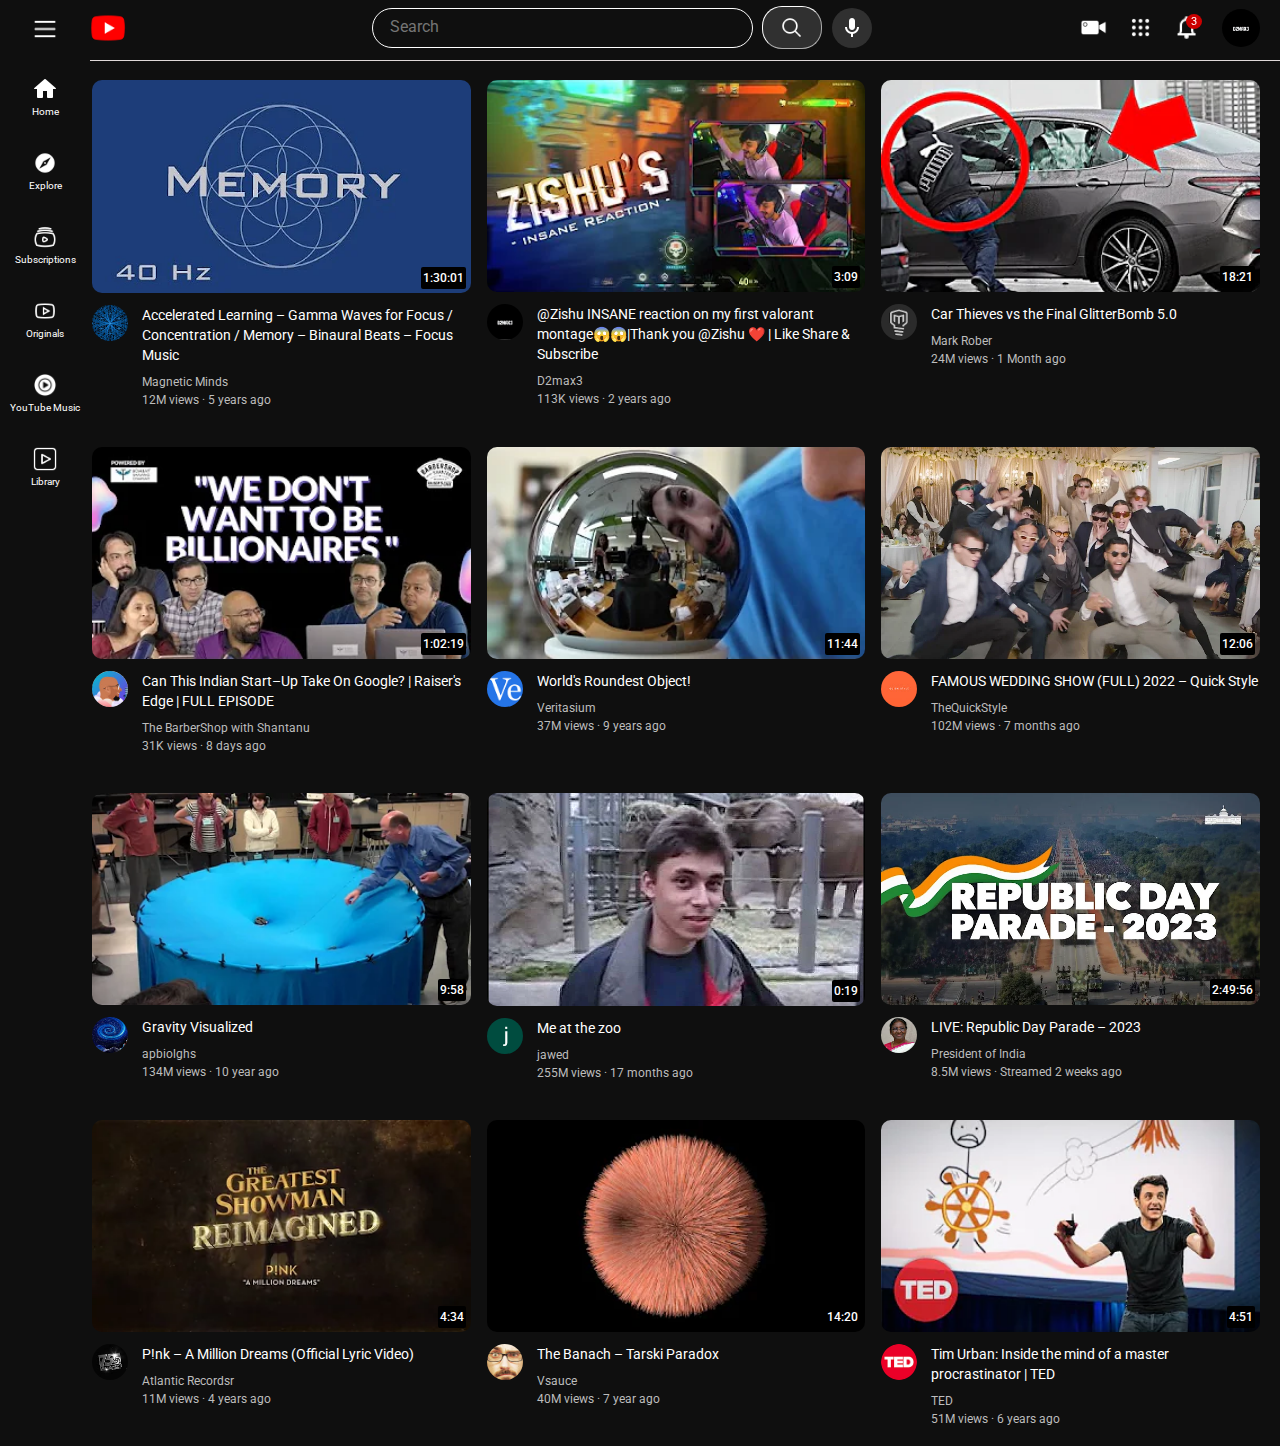
==== commit cc56f18d: "added all the appropriate links(video and channel)" ====
--- a/index.html
+++ b/index.html
@@ -79,17 +79,23 @@
     <div class="video-grid">
         <div class="video-preview">
             <div class="thumbnail-row">
-                <img class="thumbnail" src="images/thumbnails/thumbnail-1(mkbhd_sundar_pichai).webp">
+                <a href="https://www.youtube.com/watch?v=vLEek3I3wac">
+                    <img class="thumbnail" src="images/thumbnails/thumbnail-1.webp">
+                </a>
                 <div class="video-time">
                     1:30:01
                 </div>
             </div>
             <div class="video-info-grid">
                 <div class="channel-picture"> 
-                    <img class="profile-picture" src="images/channel pictures/channel-1.jpeg">
-                </div>
-                <div class="video-info">
-                    <p class="video-title">Accelerated Learning - Gamma Waves for Focus / Concentration / Memory - Binaural Beats - Focus Music</p>
+                    <a href="https://www.youtube.com/@magnetic_minds">
+                        <img class="profile-picture" src="images/channel pictures/channel-1.jpeg"> 
+                    </a>                                                                                       
+                </div>
+                <div class="video-info">
+                    <a href="https://www.youtube.com/watch?v=vLEek3I3wac">
+                        <p class="video-title">Accelerated Learning &#8211; Gamma Waves for Focus / Concentration / Memory &#8211; Binaural Beats &#8211; Focus Music</p>
+                    </a>
                     <p class="video-author">Magnetic Minds</p>
                     <p class="video-stats">12M views &#183; 5 years ago</p>
                 </div>    
@@ -97,199 +103,265 @@
         </div>
         <div class="video-preview">
             <div class="thumbnail-row">
-                <img class="thumbnail" src="images/thumbnails/thumbnail-2.webp">
+                <a href="https://www.youtube.com/watch?v=jI7tSjOPKx8">
+                    <img class="thumbnail" src="images/thumbnails/thumbnail-2.webp">
+                </a>
                 <div class="video-time">
                     3:09
                 </div>
             </div> 
             <div class="video-info-grid">
-                <div class="channel-picture"> 
-                    <img class="profile-picture" src="images/channel pictures/channel-2.jpeg">
-                </div>
-                <div class="video-info">
-                    <p class="video-title">@Zishu INSANE reaction on my first valorant montage😱😱|Thank you @Zishu ❤️ | Like Share & Subscribe</p>
-                <p class="video-author">D2max3</p>
-                <p class="video-stats">113K views &#183; 2 years ago</p>
-                </div>    
-            </div> 
-        </div>
-        <div class="video-preview">
-            <div class="thumbnail-row">
-                <img class="thumbnail" src="images/thumbnails/thumbnail-3.webp">
+                <div class="channel-picture">
+                    <a href=" https://www.youtube.com/@d2max325">
+                        <img class="profile-picture" src="images/channel pictures/channel-2.jpeg">
+                    </a>                
+                </div>
+                <div class="video-info">
+                    <a href="https://www.youtube.com/watch?v=jI7tSjOPKx8">
+                        <p class="video-title">@Zishu INSANE reaction on my first valorant montage😱😱|Thank you @Zishu ❤️ | Like Share & Subscribe</p>
+                    </a>
+                    <p class="video-author">D2max3</p>
+                    <p class="video-stats">113K views &#183; 2 years ago</p>
+                </div>    
+            </div> 
+        </div>
+        <div class="video-preview">
+            <div class="thumbnail-row">
+                <a href="https://www.youtube.com/watch?v=iWeu2dxHRDg">
+                    <img class="thumbnail" src="images/thumbnails/thumbnail-3.webp">
+                </a>
                 <div class="video-time">
                     18:21
                 </div>
             </div> 
             <div class="video-info-grid">
-                <div class="channel-picture"> 
-                    <img class="profile-picture" src="images/channel pictures/channel-3.jpeg">
-                </div>
-                <div class="video-info">
-                    <p class="video-title">Car Thieves vs the Final GlitterBomb 5.0</p>
-                <p class="video-author">Mark Rober</p>
-                <p class="video-stats">24M views &#183; 1 Month ago</p>
-                </div>    
-            </div> 
-        </div>
-        <div class="video-preview">
-            <div class="thumbnail-row">
-                <img class="thumbnail" src="images/thumbnails/thumbnail-4.webp">
+                <div class="channel-picture">
+                    <a href="https://www.youtube.com/@MarkRober">
+                        <img class="profile-picture" src="images/channel pictures/channel-3.jpeg">
+                    </a>     
+                </div>
+                <div class="video-info">
+                    <a href="https://www.youtube.com/watch?v=iWeu2dxHRDg">
+                        <p class="video-title">Car Thieves vs the Final GlitterBomb 5.0</p>
+                    </a>
+                    <p class="video-author">Mark Rober</p>
+                    <p class="video-stats">24M views &#183; 1 Month ago</p>
+                </div>    
+            </div> 
+        </div>
+        <div class="video-preview">
+            <div class="thumbnail-row">
+                <a href="https://www.youtube.com/watch?v=7ka9jrX-M5U">
+                    <img class="thumbnail" src="images/thumbnails/thumbnail-4.webp">
+                </a>
                 <div class="video-time">
                     1:02:19
                 </div>
             </div> 
             <div class="video-info-grid">
-                <div class="channel-picture"> 
-                    <img class="profile-picture" src="images/channel pictures/channel-4.jpeg">
-                </div>
-                <div class="video-info">
-                    <p class="video-title">Can This Indian Start-Up Take On Google? | Raiser's Edge | FULL EPISODE</p>
-                <p class="video-author">The BarberShop with Shantanu</p>
-                <p class="video-stats">31K views &#183; 8 days ago</p>
-                </div>    
-            </div> 
-        </div>
-        <div class="video-preview">
-            <div class="thumbnail-row">
-                <img class="thumbnail" src="images/thumbnails/thumbnail-5.webp">
+                <div class="channel-picture">
+                    <a href="https://www.youtube.com/@thebarbershopwithshantanu6670">
+                        <img class="profile-picture" src="images/channel pictures/channel-4.jpeg">
+                    </a>
+                </div>
+                <div class="video-info">
+                    <a href="https://www.youtube.com/watch?v=7ka9jrX-M5U">
+                        <p class="video-title">Can This Indian Start&#8211;Up Take On Google? | Raiser's Edge | FULL EPISODE</p>
+                    </a>
+                    <p class="video-author">The BarberShop with Shantanu</p>
+                    <p class="video-stats">31K views &#183; 8 days ago</p>
+                </div>    
+            </div> 
+        </div>
+        <div class="video-preview">
+            <div class="thumbnail-row">
+                <a href="https://www.youtube.com/watch?v=ZMByI4s-D-Y&t=83s">
+                    <img class="thumbnail" src="images/thumbnails/thumbnail-5.webp">
+                </a>
                 <div class="video-time">
                     11:44
                 </div>
             </div> 
             <div class="video-info-grid">
-                <div class="channel-picture"> 
-                    <img class="profile-picture" src="images/channel pictures/channel-5.jpeg">
-                </div>
-                <div class="video-info">
-                    <p class="video-title">World's Roundest Object!</p>
-                <p class="video-author">Veritasium</p>
-                <p class="video-stats">37M views &#183; 9 years ago</p>
-                </div>    
-            </div> 
-        </div>
-        <div class="video-preview">
-            <div class="thumbnail-row">
-                <img class="thumbnail" src="images/thumbnails/thumbnail-6.webp">
+                <div class="channel-picture">
+                    <a href="https://www.youtube.com/@veritasium">
+                        <img class="profile-picture" src="images/channel pictures/channel-5.jpeg">
+                    </a>
+                </div>
+                <div class="video-info">
+                    <a href="https://www.youtube.com/watch?v=ZMByI4s-D-Y&t=83s">
+                        <p class="video-title">World's Roundest Object!</p>
+                    </a> 
+                    <p class="video-author">Veritasium</p>
+                    <p class="video-stats">37M views &#183; 9 years ago</p>
+                </div>    
+            </div> 
+        </div>
+        <div class="video-preview">
+            <div class="thumbnail-row">
+                <a href="https://www.youtube.com/watch?v=ardtvdR28SQ">
+                    <img class="thumbnail" src="images/thumbnails/thumbnail-6.webp">
+                </a>
                 <div class="video-time">
                     12:06
                 </div>
             </div> 
             <div class="video-info-grid">
-                <div class="channel-picture"> 
-                    <img class="profile-picture" src="images/channel pictures/channel-6.jpeg">
-                </div>
-                <div class="video-info">
-                    <p class="video-title">FAMOUS WEDDING SHOW (FULL) 2022 - Quick Style</p>
-                <p class="video-author">TheQuickStyle</p>
-                <p class="video-stats">102M views &#183; 7 months ago</p>
-                </div>    
-            </div> 
-        </div>
-        <div class="video-preview">
-            <div class="thumbnail-row">
-                <img class="thumbnail" src="images/thumbnails/thumbnail-7.webp">
+                <div class="channel-picture">
+                    <a href="https://www.youtube.com/@TheQuickStyle">
+                        <img class="profile-picture" src="images/channel pictures/channel-6.jpeg">
+                    </a>                   
+                </div>
+                <div class="video-info">
+                    <a href="https://www.youtube.com/watch?v=ardtvdR28SQ">
+                        <p class="video-title">FAMOUS WEDDING SHOW (FULL) 2022 &#8211; Quick Style</p>
+                    </a>
+                    <p class="video-author">TheQuickStyle</p>
+                    <p class="video-stats">102M views &#183; 7 months ago</p>
+                </div>    
+            </div> 
+        </div>
+        <div class="video-preview">
+            <div class="thumbnail-row">
+                <a href="https://www.youtube.com/watch?v=MTY1Kje0yLg&t=7s">
+                    <img class="thumbnail" src="images/thumbnails/thumbnail-7.webp">
+                </a>
                 <div class="video-time">
                     9:58
                 </div>
             </div> 
             <div class="video-info-grid">
-                <div class="channel-picture"> 
-                    <img class="profile-picture" src="images/channel pictures/channel-7.jpeg">
-                </div>
-                <div class="video-info">
-                    <p class="video-title">Gravity Visualized</p>
-                <p class="video-author">apbiolghs</p>
-                <p class="video-stats">134M views &#183; 10 year ago</p>
-                </div>    
-            </div> 
-        </div>
-        <div class="video-preview">
-            <div class="thumbnail-row">
-                <img class="thumbnail" src="images/thumbnails/thumbnail-8.webp">
+                <div class="channel-picture">
+                    <a href="https://www.youtube.com/@apbiolghs">
+                        <img class="profile-picture" src="images/channel pictures/channel-7.jpeg">
+                    </a>                   
+                </div>
+                <div class="video-info">
+                    <a href="https://www.youtube.com/watch?v=MTY1Kje0yLg&t=7s">
+                        <p class="video-title">Gravity Visualized</p>
+                    </a>                   
+                    <p class="video-author">apbiolghs</p>
+                    <p class="video-stats">134M views &#183; 10 year ago</p>
+                </div>    
+            </div> 
+        </div>
+        <div class="video-preview">
+            <div class="thumbnail-row">
+                <a href="https://www.youtube.com/watch?v=jNQXAC9IVRw">
+                    <img class="thumbnail" src="images/thumbnails/thumbnail-8.webp">
+                </a>
                 <div class="video-time">
                     0:19
                 </div>
             </div> 
             <div class="video-info-grid">
-                <div class="channel-picture"> 
-                    <img class="profile-picture" src="images/channel pictures/channel-8.jpeg">
-                </div>
-                <div class="video-info">
-                    <p class="video-title">Me at the zoo</p>
-                <p class="video-author">jawed</p>
-                <p class="video-stats">255M views &#183; 17 months ago</p>
-                </div>    
-            </div> 
-        </div>
-        <div class="video-preview">
-            <div class="thumbnail-row">
-                <img class="thumbnail" src="images/thumbnails/thumbnail-9.webp">
+                <div class="channel-picture">
+                    <a href="https://www.youtube.com/@jawed/featured">
+                        <img class="profile-picture" src="images/channel pictures/channel-8.jpeg">
+                    </a>                    
+                </div>
+                <div class="video-info">
+                    <a href="https://www.youtube.com/watch?v=jNQXAC9IVRw">
+                        <p class="video-title">Me at the zoo</p>
+                    </a>                   
+                    <p class="video-author">jawed</p>
+                    <p class="video-stats">255M views &#183; 17 months ago</p>
+                </div>    
+            </div> 
+        </div>
+        <div class="video-preview">
+            <div class="thumbnail-row">
+                <a href="https://www.youtube.com/watch?v=PAEYZm6km-4&t=9170s">
+                    <img class="thumbnail" src="images/thumbnails/thumbnail-9.webp">
+                </a>
                 <div class="video-time">
                     2:49:56
                 </div>
             </div> 
             <div class="video-info-grid">
-                <div class="channel-picture"> 
-                    <img class="profile-picture" src="images/channel pictures/channel-9.jpeg">
-                </div>
-                <div class="video-info">
-                    <p class="video-title">LIVE: Republic Day Parade - 2023</p>
-                <p class="video-author">President of India</p>
-                <p class="video-stats">8.5M views &#183; Streamed 2 weeks ago</p>
-                </div>    
-            </div> 
-        </div>
-        <div class="video-preview">
-            <div class="thumbnail-row">
-                <img class="thumbnail" src="images/thumbnails/thumbnail-10.webp">
+                <div class="channel-picture">
+                    <a href="https://www.youtube.com/@PresidentOfIndia">
+                        <img class="profile-picture" src="images/channel pictures/channel-9.jpeg">
+                    </a>
+                </div>
+                <div class="video-info">
+                    <a href="https://www.youtube.com/watch?v=PAEYZm6km-4&t=9170s">
+                        <p class="video-title">LIVE: Republic Day Parade &#8211; 2023</p>
+                    </a>  
+                    <p class="video-author">President of India</p>
+                    <p class="video-stats">8.5M views &#183; Streamed 2 weeks ago</p>
+                </div>    
+            </div> 
+        </div>
+        <div class="video-preview">
+            <div class="thumbnail-row">
+                <a href="https://www.youtube.com/watch?v=xSBzMU1QyO8">
+                    <img class="thumbnail" src="images/thumbnails/thumbnail-10.webp">
+                </a>   
                 <div class="video-time">
                     4:34
                 </div>
             </div> 
             <div class="video-info-grid">
-                <div class="channel-picture"> 
-                    <img class="profile-picture" src="images/channel pictures/channel-10.jpeg">
-                </div>
-                <div class="video-info">
-                    <p class="video-title">P!nk - A Million Dreams (Official Lyric Video)</p>
-                <p class="video-author">Atlantic Recordsr</p>
-                <p class="video-stats">11M views &#183; 4 years ago</p>
-                </div>    
-            </div> 
-        </div>
-        <div class="video-preview">
-            <div class="thumbnail-row">
-                <img class="thumbnail" src="images/thumbnails/thumbnail-11.webp">
+                <div class="channel-picture">
+                    <a href="https://www.youtube.com/@atlanticrecords">
+                        <img class="profile-picture" src="images/channel pictures/channel-10.jpeg">
+                    </a>
+                </div>
+                <div class="video-info">
+                    <a href="https://www.youtube.com/watch?v=xSBzMU1QyO8">
+                        <p class="video-title">P!nk &#8211; A Million Dreams (Official Lyric Video)</p>
+                    </a>                   
+                    <p class="video-author">Atlantic Recordsr</p>
+                    <p class="video-stats">11M views &#183; 4 years ago</p>
+                </div>    
+            </div> 
+        </div>
+        <div class="video-preview">
+            <div class="thumbnail-row">
+                <a href="https://www.youtube.com/watch?v=s86-Z-CbaHA&t=1053s">
+                    <img class="thumbnail" src="images/thumbnails/thumbnail-11.webp">
+                </a>     
                 <div class="video-time">
                     14:20
                 </div>
             </div> 
             <div class="video-info-grid">
-                <div class="channel-picture"> 
-                    <img class="profile-picture" src="images/channel pictures/channel-11.jpeg">
-                </div>
-                <div class="video-info">
-                    <p class="video-title">Dubai's Crazy Underwater Train and Other Things #Only in Dubai</p>
-                <p class="video-author">Destination Tips</p>
-                <p class="video-stats">3M views &#183;  1 year ago</p>
-                </div>    
-            </div> 
-        </div>
-        <div class="video-preview">
-            <div class="thumbnail-row">
-                <img class="thumbnail" src="images/thumbnails/thumbnail-12.webp">
+                <div class="channel-picture">
+                    <a href="https://www.youtube.com/@Vsauce/videos">
+                        <img class="profile-picture" src="images/channel pictures/channel-11.jpeg">
+                    </a>                                   
+                </div>
+                <div class="video-info">
+                    <a href="https://www.youtube.com/@Vsauce/videos">
+                        <p class="video-title">The Banach &#8211; Tarski Paradox</p>
+                    </a>
+                    <p class="video-author">Vsauce</p>
+                    <p class="video-stats">40M views &#183; 7 year ago</p>
+                </div>    
+            </div> 
+        </div>
+        <div class="video-preview">
+            <div class="thumbnail-row">             
+                <a href="https://www.youtube.com/watch?v=arj7oStGLkUv">
+                    <img class="thumbnail" src="images/thumbnails/thumbnail-12.webp">
+                </a>
                 <div class="video-time">
                     4:51
                 </div>
             </div> 
             <div class="video-info-grid">
-                <div class="channel-picture"> 
-                    <img class="profile-picture" src="images/channel pictures/channel-12.jpeg">
-                </div>
-                <div class="video-info">
-                    <p class="video-title">What would happen if you didn&#39;t drink water? - Mia Nacamulli</p>
-                <p class="video-author">TED-Ed</p>
-                <p class="video-stats">12M views &#183; 5 years ago</p>
+                <div class="channel-picture">
+                    <a href="https://www.youtube.com/@TED/videos">
+                        <img class="profile-picture" src="images/channel pictures/channel-12.jpeg">
+                    </a>                                      
+                </div>
+                <div class="video-info">
+                    <a href="https://www.youtube.com/watch?v=arj7oStGLkUv">
+                        <p class="video-title">Tim Urban: Inside the mind of a master procrastinator | TED</p>
+                    </a>         
+                <p class="video-author">TED</p>
+                <p class="video-stats">51M views &#183; 6 years ago</p>
                 </div>    
             </div> 
         </div>
--- a/styles/general.css
+++ b/styles/general.css
@@ -13,3 +13,7 @@
     height: 1000px;
     background-color: rgb(15,15,15);
 }
+
+a{
+    text-decoration: none;
+}
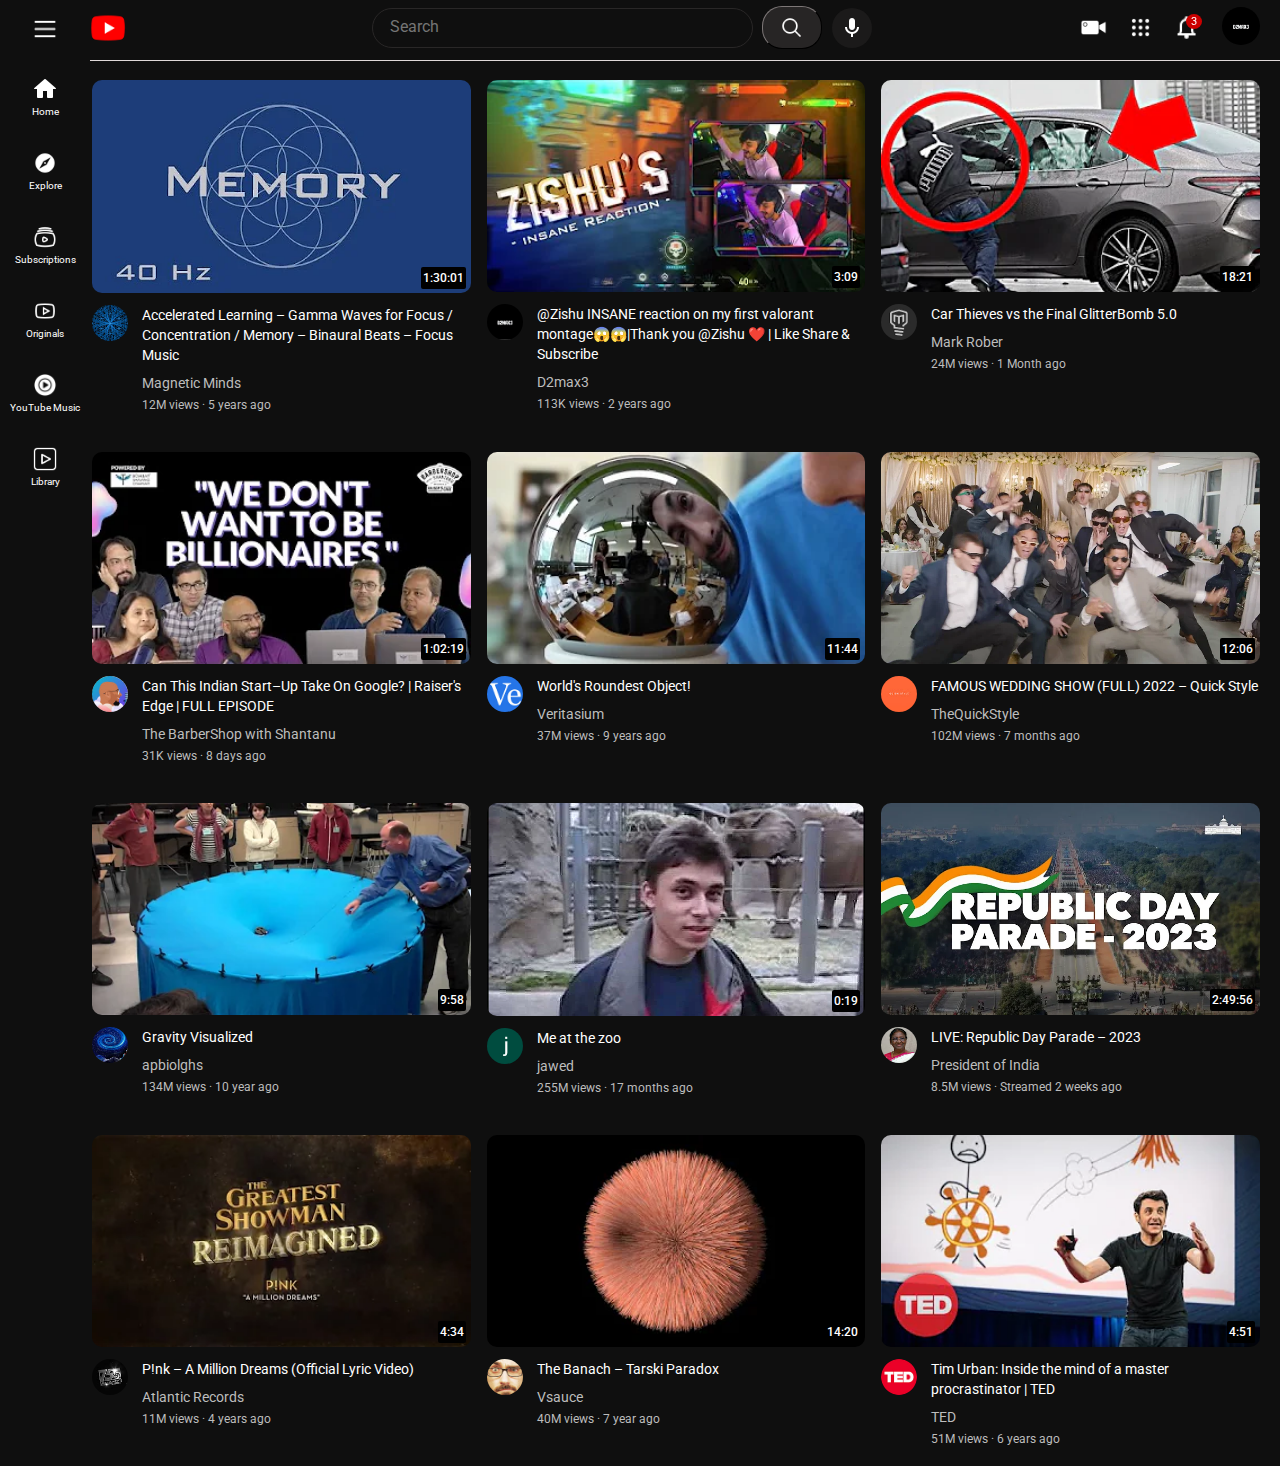
==== commit c674700d: "added minute beautifications" ====
--- a/index.html
+++ b/index.html
@@ -47,7 +47,11 @@
                     3
                 </div>
             </div>
-            <img class="main-channel" src="images/channel pictures/D2max3.webp">
+            <div class="Main Channel">
+                <a href=" https://www.youtube.com/@d2max325">
+                    <img class="main-channel" src="images/channel pictures/D2max3.webp">
+                </a>               
+            </div>           
         </div>  
     </div>
     <div class="sidebar">
@@ -96,7 +100,9 @@
                     <a href="https://www.youtube.com/watch?v=vLEek3I3wac">
                         <p class="video-title">Accelerated Learning &#8211; Gamma Waves for Focus / Concentration / Memory &#8211; Binaural Beats &#8211; Focus Music</p>
                     </a>
-                    <p class="video-author">Magnetic Minds</p>
+                    <a href="https://www.youtube.com/@magnetic_minds">
+                        <p class="video-author">Magnetic Minds</p>
+                    </a>                  
                     <p class="video-stats">12M views &#183; 5 years ago</p>
                 </div>    
             </div>     
@@ -120,7 +126,11 @@
                     <a href="https://www.youtube.com/watch?v=jI7tSjOPKx8">
                         <p class="video-title">@Zishu INSANE reaction on my first valorant montage😱😱|Thank you @Zishu ❤️ | Like Share & Subscribe</p>
                     </a>
-                    <p class="video-author">D2max3</p>
+                    <a href=" https://www.youtube.com/@d2max325">
+                        <a href=" https://www.youtube.com/@d2max325">
+                            <p class="video-author">D2max3</p>
+                        </a>
+                    </a>
                     <p class="video-stats">113K views &#183; 2 years ago</p>
                 </div>    
             </div> 
@@ -144,7 +154,9 @@
                     <a href="https://www.youtube.com/watch?v=iWeu2dxHRDg">
                         <p class="video-title">Car Thieves vs the Final GlitterBomb 5.0</p>
                     </a>
-                    <p class="video-author">Mark Rober</p>
+                    <a href="https://www.youtube.com/@MarkRober">
+                        <p class="video-author">Mark Rober</p>
+                    </a>                   
                     <p class="video-stats">24M views &#183; 1 Month ago</p>
                 </div>    
             </div> 
@@ -168,7 +180,9 @@
                     <a href="https://www.youtube.com/watch?v=7ka9jrX-M5U">
                         <p class="video-title">Can This Indian Start&#8211;Up Take On Google? | Raiser's Edge | FULL EPISODE</p>
                     </a>
-                    <p class="video-author">The BarberShop with Shantanu</p>
+                    <a href="https://www.youtube.com/@thebarbershopwithshantanu6670">
+                        <p class="video-author">The BarberShop with Shantanu</p>
+                    </a>                    
                     <p class="video-stats">31K views &#183; 8 days ago</p>
                 </div>    
             </div> 
@@ -192,7 +206,9 @@
                     <a href="https://www.youtube.com/watch?v=ZMByI4s-D-Y&t=83s">
                         <p class="video-title">World's Roundest Object!</p>
                     </a> 
-                    <p class="video-author">Veritasium</p>
+                    <a href="https://www.youtube.com/@veritasium">
+                        <p class="video-author">Veritasium</p>
+                    </a>                   
                     <p class="video-stats">37M views &#183; 9 years ago</p>
                 </div>    
             </div> 
@@ -216,7 +232,9 @@
                     <a href="https://www.youtube.com/watch?v=ardtvdR28SQ">
                         <p class="video-title">FAMOUS WEDDING SHOW (FULL) 2022 &#8211; Quick Style</p>
                     </a>
-                    <p class="video-author">TheQuickStyle</p>
+                    <a href="https://www.youtube.com/@TheQuickStyle">
+                        <p class="video-author">TheQuickStyle</p>
+                    </a>                   
                     <p class="video-stats">102M views &#183; 7 months ago</p>
                 </div>    
             </div> 
@@ -240,7 +258,9 @@
                     <a href="https://www.youtube.com/watch?v=MTY1Kje0yLg&t=7s">
                         <p class="video-title">Gravity Visualized</p>
                     </a>                   
-                    <p class="video-author">apbiolghs</p>
+                    <a href="https://www.youtube.com/@apbiolghs">
+                        <p class="video-author">apbiolghs</p>
+                    </a>                   
                     <p class="video-stats">134M views &#183; 10 year ago</p>
                 </div>    
             </div> 
@@ -263,8 +283,10 @@
                 <div class="video-info">
                     <a href="https://www.youtube.com/watch?v=jNQXAC9IVRw">
                         <p class="video-title">Me at the zoo</p>
-                    </a>                   
-                    <p class="video-author">jawed</p>
+                    </a>         
+                    <a href="https://www.youtube.com/@jawed/featured">
+                        <p class="video-author">jawed</p>
+                    </a>                          
                     <p class="video-stats">255M views &#183; 17 months ago</p>
                 </div>    
             </div> 
@@ -287,8 +309,10 @@
                 <div class="video-info">
                     <a href="https://www.youtube.com/watch?v=PAEYZm6km-4&t=9170s">
                         <p class="video-title">LIVE: Republic Day Parade &#8211; 2023</p>
-                    </a>  
-                    <p class="video-author">President of India</p>
+                    </a> 
+                    <a href="https://www.youtube.com/@PresidentOfIndia">
+                        <p class="video-author">President of India</p>
+                    </a>                   
                     <p class="video-stats">8.5M views &#183; Streamed 2 weeks ago</p>
                 </div>    
             </div> 
@@ -311,8 +335,10 @@
                 <div class="video-info">
                     <a href="https://www.youtube.com/watch?v=xSBzMU1QyO8">
                         <p class="video-title">P!nk &#8211; A Million Dreams (Official Lyric Video)</p>
-                    </a>                   
-                    <p class="video-author">Atlantic Recordsr</p>
+                    </a>            
+                    <a href="https://www.youtube.com/@atlanticrecords">
+                        <p class="video-author">Atlantic Records</p>
+                    </a>                          
                     <p class="video-stats">11M views &#183; 4 years ago</p>
                 </div>    
             </div> 
@@ -336,7 +362,9 @@
                     <a href="https://www.youtube.com/@Vsauce/videos">
                         <p class="video-title">The Banach &#8211; Tarski Paradox</p>
                     </a>
-                    <p class="video-author">Vsauce</p>
+                    <a href="https://www.youtube.com/@Vsauce/videos">
+                        <p class="video-author">Vsauce</p>
+                    </a>                    
                     <p class="video-stats">40M views &#183; 7 year ago</p>
                 </div>    
             </div> 
@@ -360,8 +388,10 @@
                     <a href="https://www.youtube.com/watch?v=arj7oStGLkUv">
                         <p class="video-title">Tim Urban: Inside the mind of a master procrastinator | TED</p>
                     </a>         
-                <p class="video-author">TED</p>
-                <p class="video-stats">51M views &#183; 6 years ago</p>
+                    <a href="https://www.youtube.com/@TED/videos">
+                        <p class="video-author">TED</p>
+                    </a>               
+                    <p class="video-stats">51M views &#183; 6 years ago</p>
                 </div>    
             </div> 
         </div>
--- a/styles/Styles.css
+++ b/styles/Styles.css
@@ -44,10 +44,14 @@
 }
 
 .video-author{
-    font-size: 12px;
+    font-size: 14px;
     color:rgb(189, 189, 189);
-    margin-bottom: 4px;
+    margin-bottom: 7px;
     font-weight: 400;
+}
+
+.video-author:hover{
+    color:rgb(255, 254, 254);
 }
 
 .video-stats{
--- a/styles/sidebar.css
+++ b/styles/sidebar.css
@@ -15,7 +15,6 @@
     align-items: center;
     justify-content: center;
     flex-direction: column; 
-    transition: opacity 4s;
 }
 
 .sidebar-link:hover{
--- a/styles/header.css
+++ b/styles/header.css
@@ -48,8 +48,15 @@
     margin-right: 31px;
 }
 
+.hamburger-menu:hover{
+    cursor: pointer;
+}
 .yt-logo{
     height: 40px;
+}
+
+.yt-logo{
+    cursor: pointer;
 }
 
 .search-bar{
@@ -58,7 +65,7 @@
     padding-left: 12px;
     border-width: 1px; 
     border-style: solid;
-    border-color: white;
+    border-color: rgb(41, 39, 39);
     border-radius: 20px;
     background-color: rgb(15,15,15);
     margin-right: 10px;
@@ -73,8 +80,8 @@
 .search-button{
     height: 43px;
     width: 60px;
-    background-color: rgb(48,48,48);
-    border-color: white;
+    background-color: rgb(39, 37, 37);
+    border-color: rgb(41, 39, 39);
     border-width: 1px;
     border-radius: 20px;
     margin-left: -1px;
@@ -130,9 +137,13 @@
     height: 40px;
     width: 40px;
     border-radius: 20px;
-    background-color:rgb(48,48,48);
+    background-color:rgb(27, 26, 26);
     border: none;
     position: relative;
+}
+
+.voice-search-button:hover{
+    background-color:rgb(43, 41, 41);   
 }
 
 .voice-search-icon{
